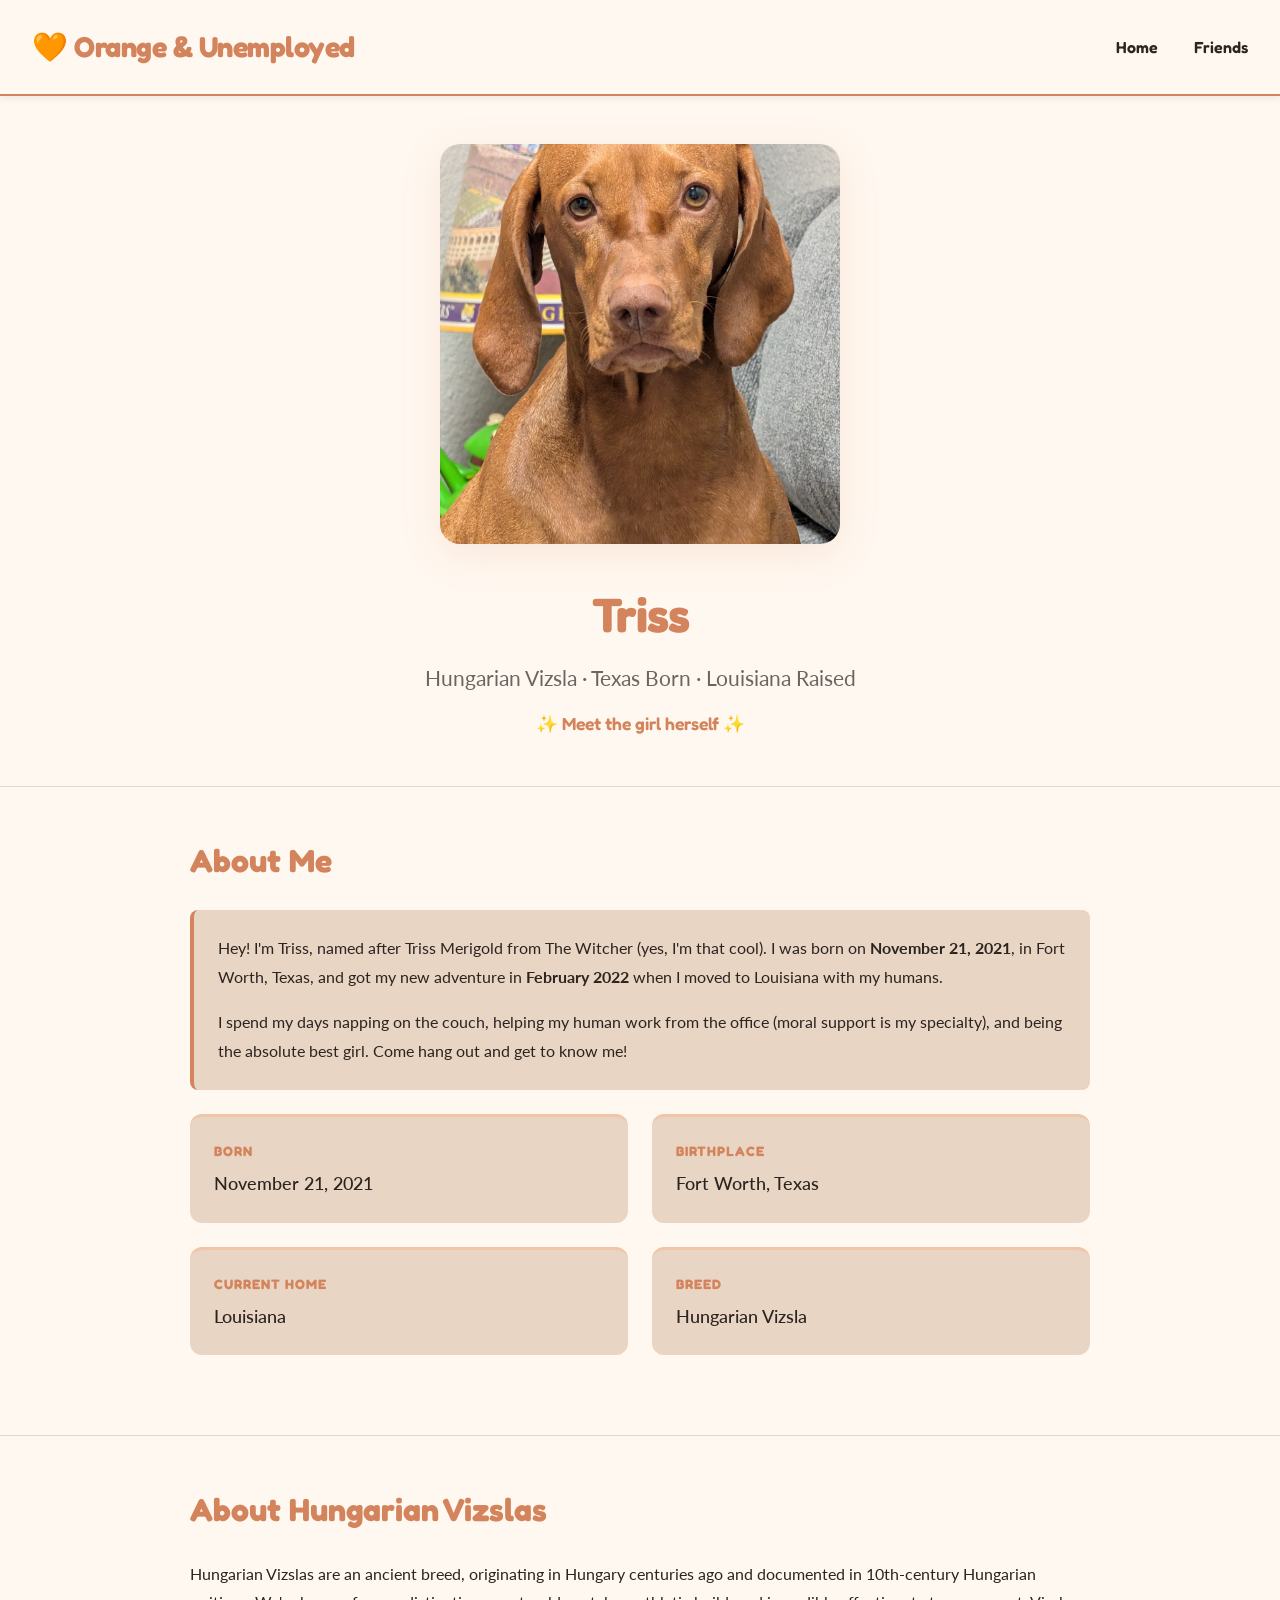
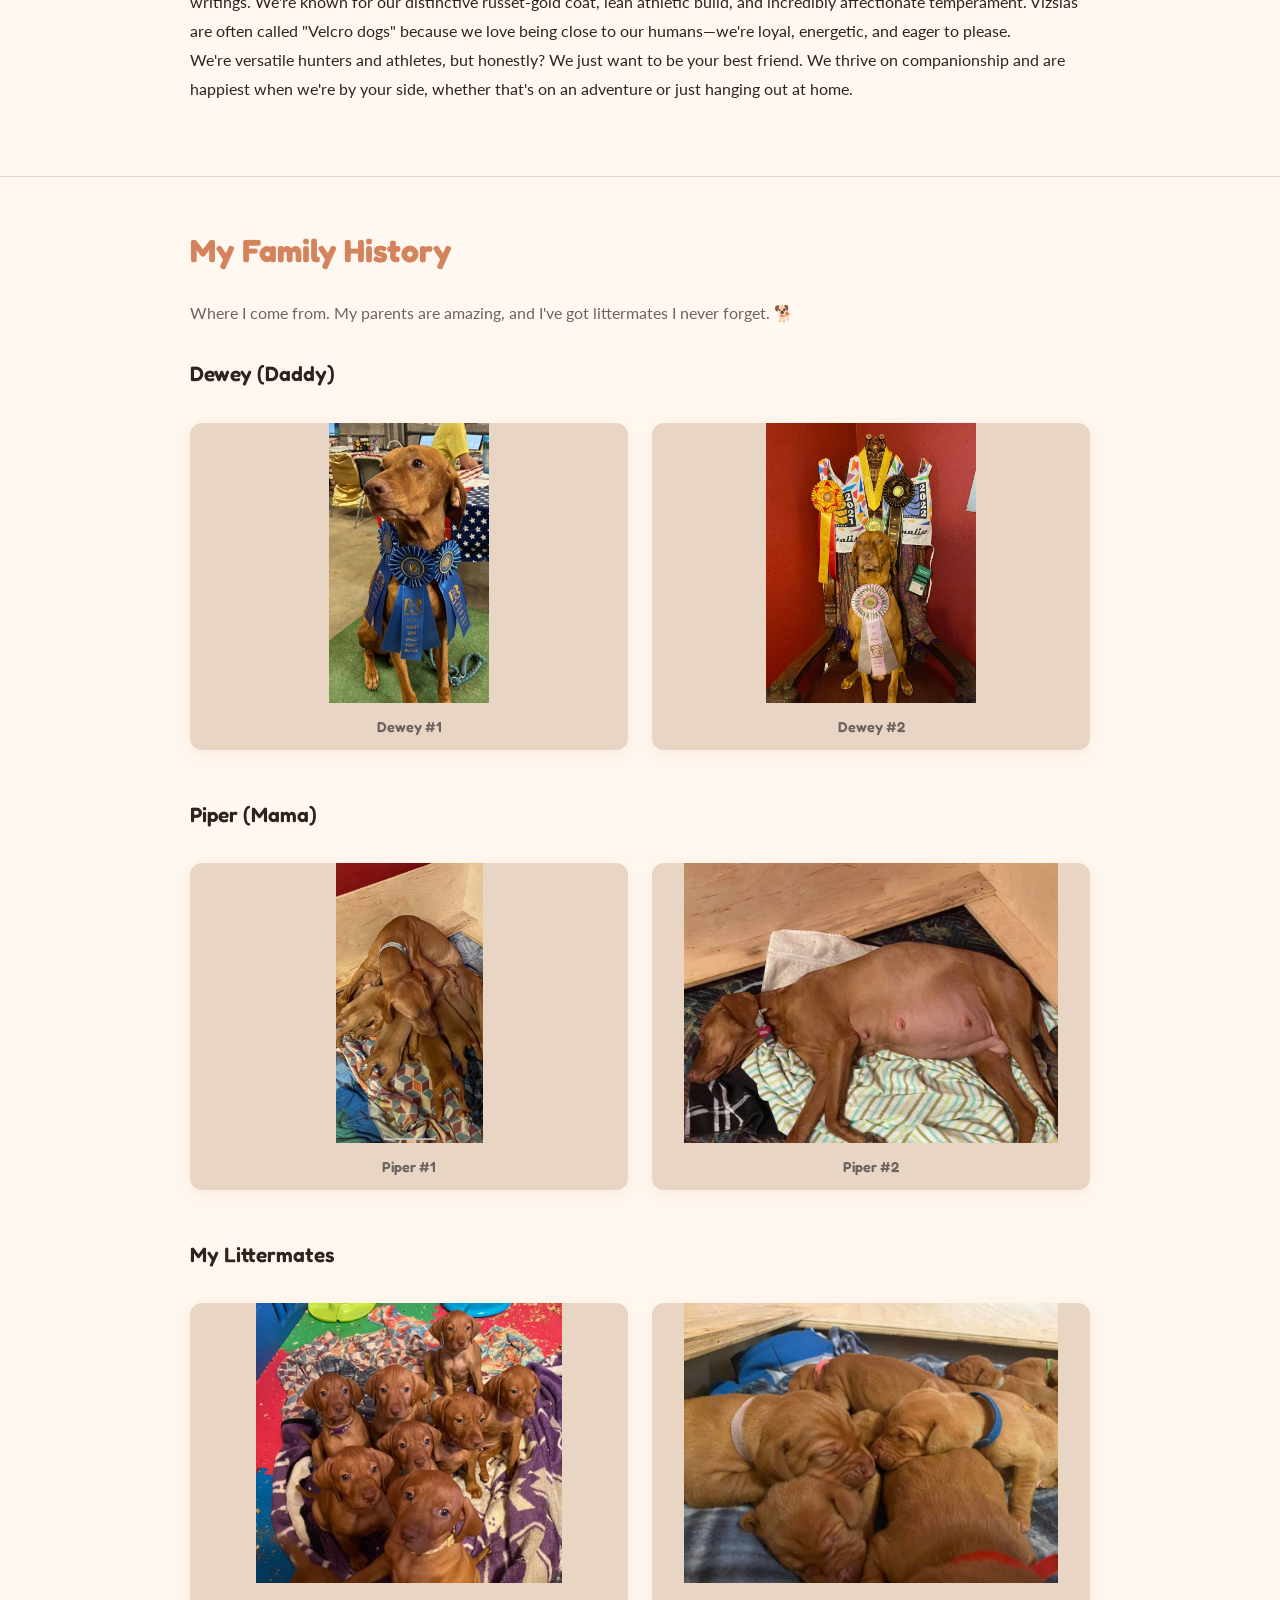
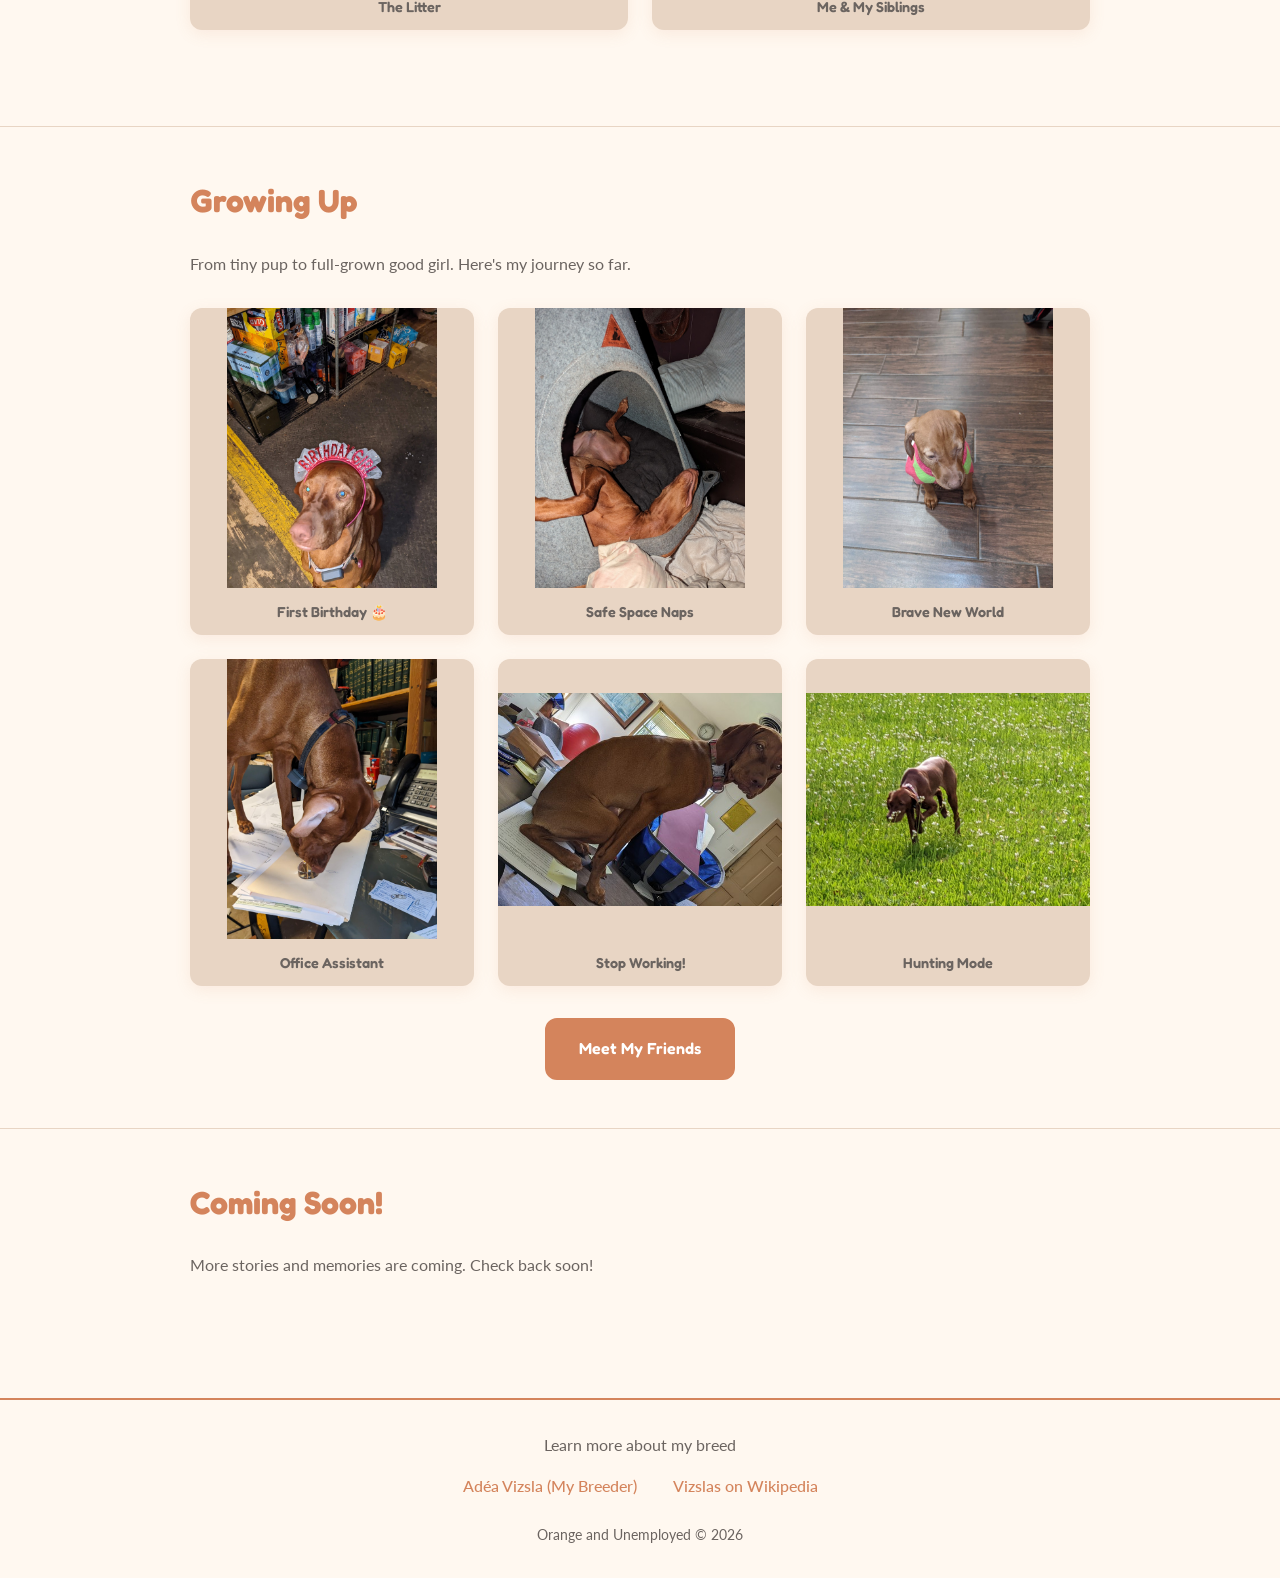
==== index.html @ e8f90990 "Initial commit: Orange and Unemployed - Triss's homepage" ====
<!DOCTYPE html>
<html lang="en">
<head>
    <meta charset="UTF-8">
    <meta name="viewport" content="width=device-width, initial-scale=1.0">
    <title>Orange and Unemployed</title>
    <link rel="stylesheet" href="https://fonts.googleapis.com/css2?family=Fredoka:wght@400;600;700&family=Lato:wght@400;700&display=swap">
    <style>
        :root {
            --vizsla-rust: #D4845C;
            --cream: #FFF8F0;
            --chocolate: #2C2420;
            --peach: #F0C5A8;
            --slate: #6B6460;
            --cream-dark: #E8D5C4;
        }

        @media (prefers-color-scheme: dark) {
            :root:not([data-theme="light"]) {
                --vizsla-rust: #E8A876;
                --cream: #1A1815;
                --chocolate: #F5F0EB;
                --peach: #D4956F;
                --slate: #B8AFA5;
                --cream-dark: #2A241A;
            }
        }

        :root[data-theme="dark"] {
            --vizsla-rust: #E8A876;
            --cream: #1A1815;
            --chocolate: #F5F0EB;
            --peach: #D4956F;
            --slate: #B8AFA5;
            --cream-dark: #2A241A;
        }

        * {
            margin: 0;
            padding: 0;
            box-sizing: border-box;
        }

        body {
            font-family: 'Lato', -apple-system, BlinkMacSystemFont, 'Segoe UI', sans-serif;
            color: var(--chocolate);
            background: var(--cream);
            line-height: 1.6;
        }

        /* Navigation */
        nav {
            position: sticky;
            top: 0;
            background: var(--cream);
            border-bottom: 2px solid var(--vizsla-rust);
            padding: 1.5rem 2rem;
            display: flex;
            justify-content: space-between;
            align-items: center;
            z-index: 100;
            box-shadow: 0 2px 8px rgba(0, 0, 0, 0.08);
        }

        nav h1 {
            font-family: 'Fredoka', sans-serif;
            font-size: 1.8rem;
            font-weight: 700;
            color: var(--vizsla-rust);
            letter-spacing: -0.5px;
        }

        nav a {
            font-family: 'Fredoka', sans-serif;
            font-size: 1rem;
            font-weight: 600;
            color: var(--chocolate);
            text-decoration: none;
            margin-left: 2rem;
            transition: color 0.2s;
        }

        nav a:hover {
            color: var(--vizsla-rust);
        }

        /* Hero Section */
        .hero {
            display: flex;
            flex-direction: column;
            align-items: center;
            justify-content: center;
            padding: 3rem 2rem;
            gap: 2rem;
            max-width: 900px;
            margin: 0 auto;
        }

        .hero-image {
            width: 100%;
            max-width: 400px;
            aspect-ratio: 1;
            border-radius: 20px;
            overflow: hidden;
            box-shadow: 0 10px 40px rgba(212, 132, 92, 0.15);
        }

        .hero-image img {
            width: 100%;
            height: 100%;
            object-fit: cover;
        }

        .hero-content {
            text-align: center;
        }

        .hero h2 {
            font-family: 'Fredoka', sans-serif;
            font-size: 3rem;
            font-weight: 700;
            color: var(--vizsla-rust);
            margin-bottom: 0.5rem;
            letter-spacing: -1px;
        }

        .hero p {
            font-size: 1.3rem;
            color: var(--slate);
            margin-bottom: 1rem;
            font-weight: 400;
        }

        .tagline {
            font-family: 'Fredoka', sans-serif;
            font-size: 1.1rem;
            font-weight: 600;
            color: var(--vizsla-rust);
        }

        /* Sections */
        .section {
            padding: 3rem 2rem;
            border-top: 1px solid var(--cream-dark);
        }

        .section-content {
            max-width: 900px;
            margin: 0 auto;
        }

        .section h3 {
            font-family: 'Fredoka', sans-serif;
            font-size: 2rem;
            font-weight: 700;
            color: var(--vizsla-rust);
            margin-bottom: 1.5rem;
            text-wrap: balance;
        }

        .section h4 {
            font-family: 'Fredoka', sans-serif;
            font-size: 1.3rem;
            font-weight: 600;
            color: var(--chocolate);
            margin-bottom: 1rem;
        }

        .about-triss {
            background: var(--cream-dark);
            border-left: 4px solid var(--vizsla-rust);
            padding: 1.5rem;
            border-radius: 8px;
            margin-bottom: 1.5rem;
        }

        .about-triss p {
            font-size: 1rem;
            line-height: 1.8;
            margin-bottom: 1rem;
        }

        .about-triss p:last-child {
            margin-bottom: 0;
        }

        .facts {
            display: grid;
            grid-template-columns: 1fr 1fr;
            gap: 1.5rem;
            margin-bottom: 2rem;
        }

        .fact-card {
            background: var(--cream-dark);
            padding: 1.5rem;
            border-radius: 12px;
            border-top: 3px solid var(--peach);
        }

        .fact-label {
            font-family: 'Fredoka', sans-serif;
            font-size: 0.85rem;
            font-weight: 700;
            color: var(--vizsla-rust);
            text-transform: uppercase;
            letter-spacing: 1px;
            margin-bottom: 0.5rem;
        }

        .fact-value {
            font-size: 1.1rem;
            color: var(--chocolate);
            font-weight: 500;
        }

        .breed-info {
            font-size: 1rem;
            line-height: 1.8;
            color: var(--chocolate);
            margin-bottom: 1.5rem;
        }

        /* Photo Gallery */
        .gallery {
            display: grid;
            grid-template-columns: repeat(auto-fit, minmax(250px, 1fr));
            gap: 1.5rem;
            margin-top: 2rem;
        }

        .gallery-item {
            border-radius: 12px;
            overflow: hidden;
            box-shadow: 0 4px 16px rgba(212, 132, 92, 0.12);
            transition: transform 0.3s, box-shadow 0.3s;
            background: var(--cream-dark);
        }

        .gallery-item img {
            width: 100%;
            height: 280px;
            object-fit: contain;
            display: block;
        }

        .gallery-item:hover {
            transform: translateY(-4px);
            box-shadow: 0 8px 24px rgba(212, 132, 92, 0.2);
        }

        .gallery-label {
            font-family: 'Fredoka', sans-serif;
            font-size: 0.9rem;
            font-weight: 600;
            color: var(--slate);
            padding: 0.75rem;
            text-align: center;
        }

        .family-subsection {
            margin-bottom: 3rem;
        }

        /* Buttons & Links */
        .button-group {
            display: flex;
            gap: 1rem;
            margin-top: 2rem;
            justify-content: center;
            flex-wrap: wrap;
        }

        .btn {
            font-family: 'Fredoka', sans-serif;
            font-size: 1rem;
            font-weight: 600;
            padding: 1rem 2rem;
            border-radius: 12px;
            text-decoration: none;
            transition: all 0.2s;
            border: 2px solid var(--vizsla-rust);
            cursor: pointer;
        }

        .btn-primary {
            background: var(--vizsla-rust);
            color: white;
        }

        .btn-primary:hover {
            background: var(--chocolate);
            border-color: var(--chocolate);
            transform: translateY(-2px);
        }

        .btn-secondary {
            background: transparent;
            color: var(--vizsla-rust);
        }

        .btn-secondary:hover {
            background: var(--peach);
            color: var(--chocolate);
            border-color: var(--peach);
        }

        /* Footer */
        footer {
            padding: 2rem;
            text-align: center;
            border-top: 2px solid var(--vizsla-rust);
            margin-top: 3rem;
        }

        footer a {
            color: var(--vizsla-rust);
            text-decoration: none;
            margin: 0 1rem;
            font-weight: 500;
            transition: color 0.2s;
        }

        footer a:hover {
            color: var(--chocolate);
        }

        @media (max-width: 768px) {
            nav {
                flex-direction: column;
                gap: 1rem;
            }

            nav a {
                margin-left: 0;
            }

            .hero h2 {
                font-size: 2rem;
            }

            .section h3 {
                font-size: 1.5rem;
            }

            .facts {
                grid-template-columns: 1fr;
            }
        }
    </style>
</head>
<body>
    <nav>
        <h1>🧡 Orange & Unemployed</h1>
        <div>
            <a href="#home">Home</a>
            <a href="friends.html">Friends</a>
        </div>
    </nav>

    <section class="hero" id="home">
        <div class="hero-image">
            <img src="images/triss headshot.jpg" alt="Triss headshot">
        </div>
        <div class="hero-content">
            <h2>Triss</h2>
            <p>Hungarian Vizsla · Texas Born · Louisiana Raised</p>
            <span class="tagline">✨ Meet the girl herself ✨</span>
        </div>
    </section>

    <section class="section">
        <div class="section-content">
            <h3>About Me</h3>
            <div class="about-triss">
                <p>Hey! I'm Triss, named after Triss Merigold from The Witcher (yes, I'm that cool). I was born on <strong>November 21, 2021</strong>, in Fort Worth, Texas, and got my new adventure in <strong>February 2022</strong> when I moved to Louisiana with my humans.</p>
                <p>I spend my days napping on the couch, helping my human work from the office (moral support is my specialty), and being the absolute best girl. Come hang out and get to know me!</p>
            </div>

            <div class="facts">
                <div class="fact-card">
                    <div class="fact-label">Born</div>
                    <div class="fact-value">November 21, 2021</div>
                </div>
                <div class="fact-card">
                    <div class="fact-label">Birthplace</div>
                    <div class="fact-value">Fort Worth, Texas</div>
                </div>
                <div class="fact-card">
                    <div class="fact-label">Current Home</div>
                    <div class="fact-value">Louisiana</div>
                </div>
                <div class="fact-card">
                    <div class="fact-label">Breed</div>
                    <div class="fact-value">Hungarian Vizsla</div>
                </div>
            </div>
        </div>
    </section>

    <section class="section">
        <div class="section-content">
            <h3>About Hungarian Vizslas</h3>
            <div class="breed-info">
                <p>Hungarian Vizslas are an ancient breed, originating in Hungary centuries ago and documented in 10th-century Hungarian writings. We're known for our distinctive russet-gold coat, lean athletic build, and incredibly affectionate temperament. Vizslas are often called "Velcro dogs" because we love being close to our humans—we're loyal, energetic, and eager to please.</p>
                <p>We're versatile hunters and athletes, but honestly? We just want to be your best friend. We thrive on companionship and are happiest when we're by your side, whether that's on an adventure or just hanging out at home.</p>
            </div>
        </div>
    </section>

    <section class="section">
        <div class="section-content">
            <h3>My Family History</h3>
            <p style="margin-bottom: 2rem; color: var(--slate);">Where I come from. My parents are amazing, and I've got littermates I never forget. 🐕</p>

            <div class="family-subsection">
                <h4>Dewey (Daddy)</h4>
                <div class="gallery">
                    <div class="gallery-item">
                        <img src="images/Daddy dewey.jpg" alt="Dewey - Triss's dad">
                        <div class="gallery-label">Dewey #1</div>
                    </div>
                    <div class="gallery-item">
                        <img src="images/Daddy dewey2.jpg" alt="Dewey - Triss's dad">
                        <div class="gallery-label">Dewey #2</div>
                    </div>
                </div>
            </div>

            <div class="family-subsection">
                <h4>Piper (Mama)</h4>
                <div class="gallery">
                    <div class="gallery-item">
                        <img src="images/momma.jpg" alt="Piper - Triss's mom">
                        <div class="gallery-label">Piper #1</div>
                    </div>
                    <div class="gallery-item">
                        <img src="images/momms piper.jpg" alt="Piper - Triss's mom">
                        <div class="gallery-label">Piper #2</div>
                    </div>
                </div>
            </div>

            <div class="family-subsection">
                <h4>My Littermates</h4>
                <div class="gallery">
                    <div class="gallery-item">
                        <img src="images/triss litter.jpg" alt="Triss's litter">
                        <div class="gallery-label">The Litter</div>
                    </div>
                    <div class="gallery-item">
                        <img src="images/triss and siblings.jpg" alt="Triss with her siblings">
                        <div class="gallery-label">Me & My Siblings</div>
                    </div>
                </div>
            </div>
        </div>
    </section>

    <section class="section">
        <div class="section-content">
            <h3>Growing Up</h3>
            <p style="margin-bottom: 2rem; color: var(--slate);">From tiny pup to full-grown good girl. Here's my journey so far.</p>

            <div class="gallery">
                <div class="gallery-item">
                    <img src="images/First B Day.jpg" alt="Triss's first birthday">
                    <div class="gallery-label">First Birthday 🎂</div>
                </div>
                <div class="gallery-item">
                    <img src="images/In the safe space.jpg" alt="Triss relaxing">
                    <div class="gallery-label">Safe Space Naps</div>
                </div>
                <div class="gallery-item">
                    <img src="images/Brave new owrld.jpg" alt="Triss exploring">
                    <div class="gallery-label">Brave New World</div>
                </div>
                <div class="gallery-item">
                    <img src="images/Helping Pratice Law.jpg" alt="Triss helping with work">
                    <div class="gallery-label">Office Assistant</div>
                </div>
                <div class="gallery-item">
                    <img src="images/Stop Working.jpg" alt="Triss demanding attention">
                    <div class="gallery-label">Stop Working!</div>
                </div>
                <div class="gallery-item">
                    <img src="images/Huntin.jpg" alt="Triss hunting">
                    <div class="gallery-label">Hunting Mode</div>
                </div>
            </div>

            <div class="button-group">
                <a href="friends.html" class="btn btn-primary">Meet My Friends</a>
            </div>
        </div>
    </section>

    <section class="section" id="friends">
        <div class="section-content">
            <h3>Coming Soon!</h3>
            <p style="margin-bottom: 1.5rem; color: var(--slate);">More stories and memories are coming. Check back soon!</p>
        </div>
    </section>

    <footer>
        <p style="margin-bottom: 1rem; color: var(--slate);">Learn more about my breed</p>
        <div>
            <a href="https://www.facebook.com/adeavizsla" target="_blank">Adéa Vizsla (My Breeder)</a>
            <a href="https://en.wikipedia.org/wiki/Vizsla" target="_blank">Vizslas on Wikipedia</a>
        </div>
        <p style="margin-top: 1.5rem; font-size: 0.9rem; color: var(--slate);">Orange and Unemployed © 2026</p>
    </footer>
</body>
</html>
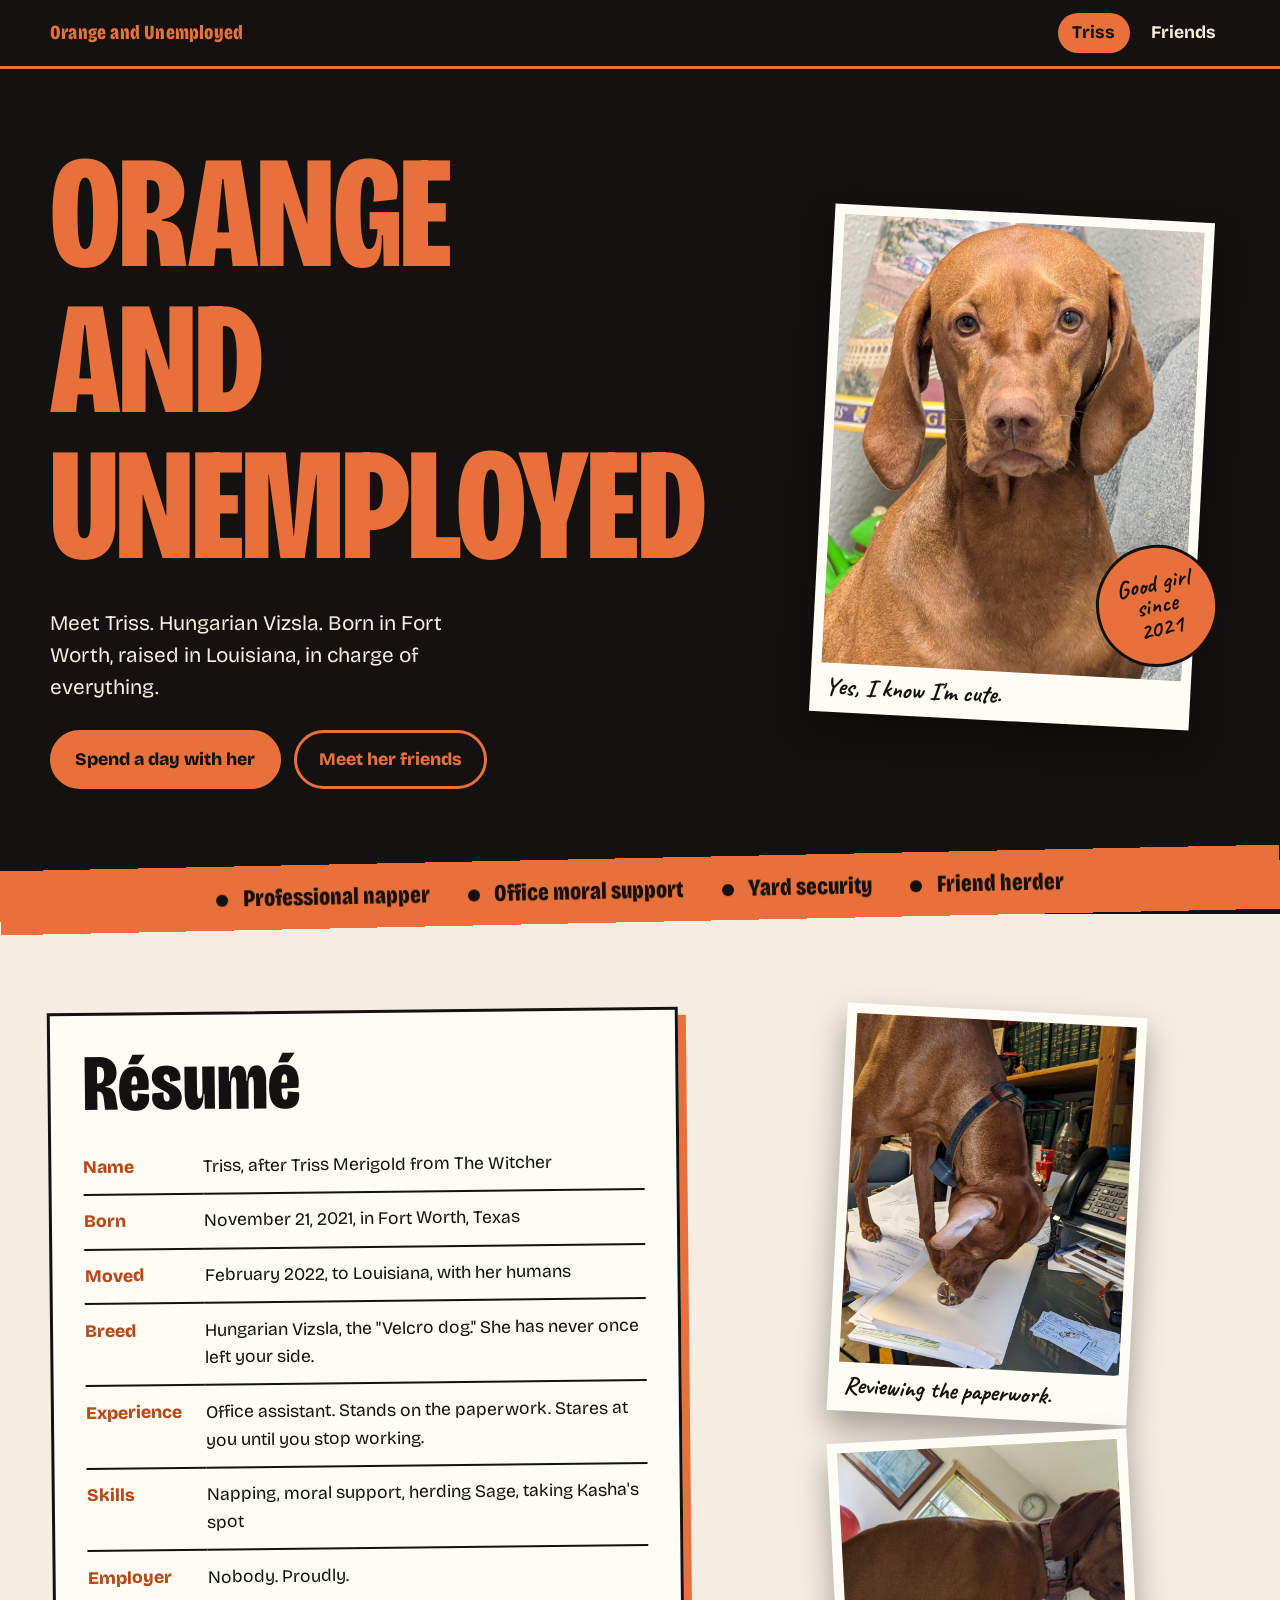
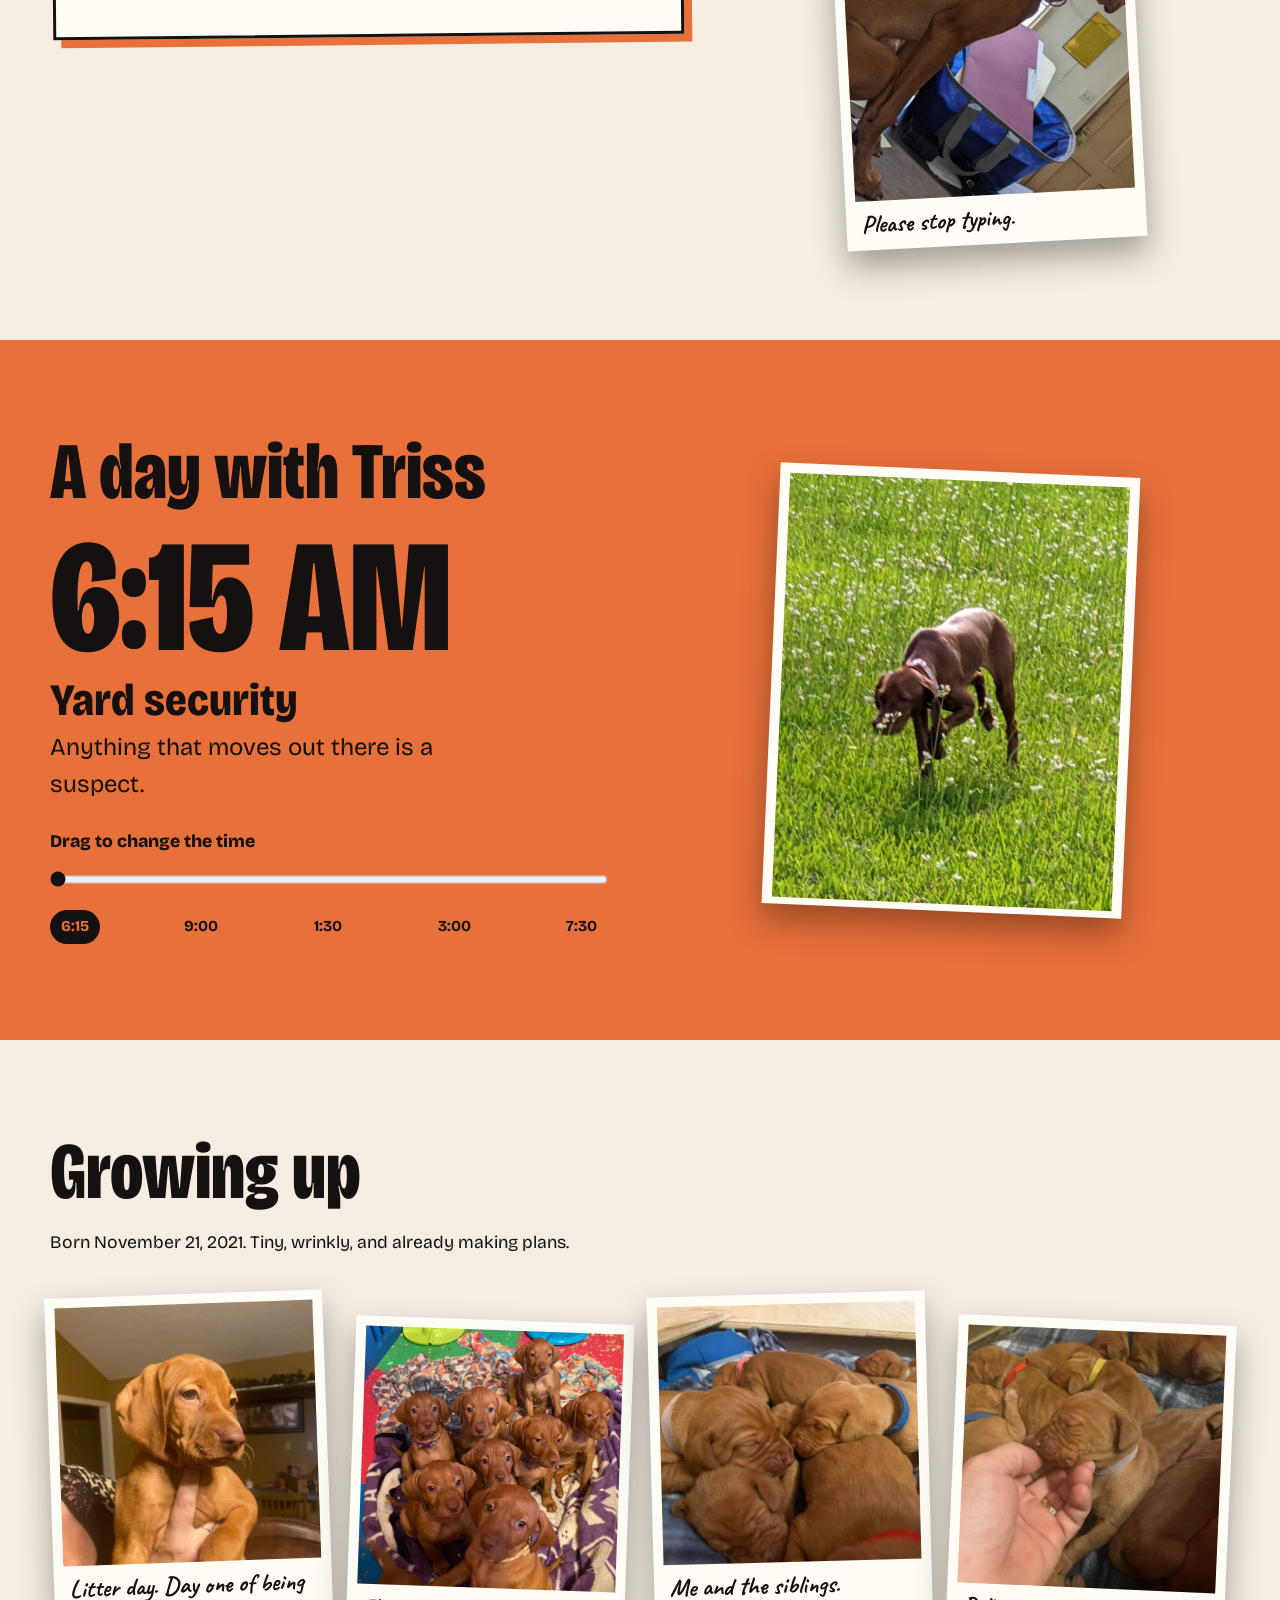
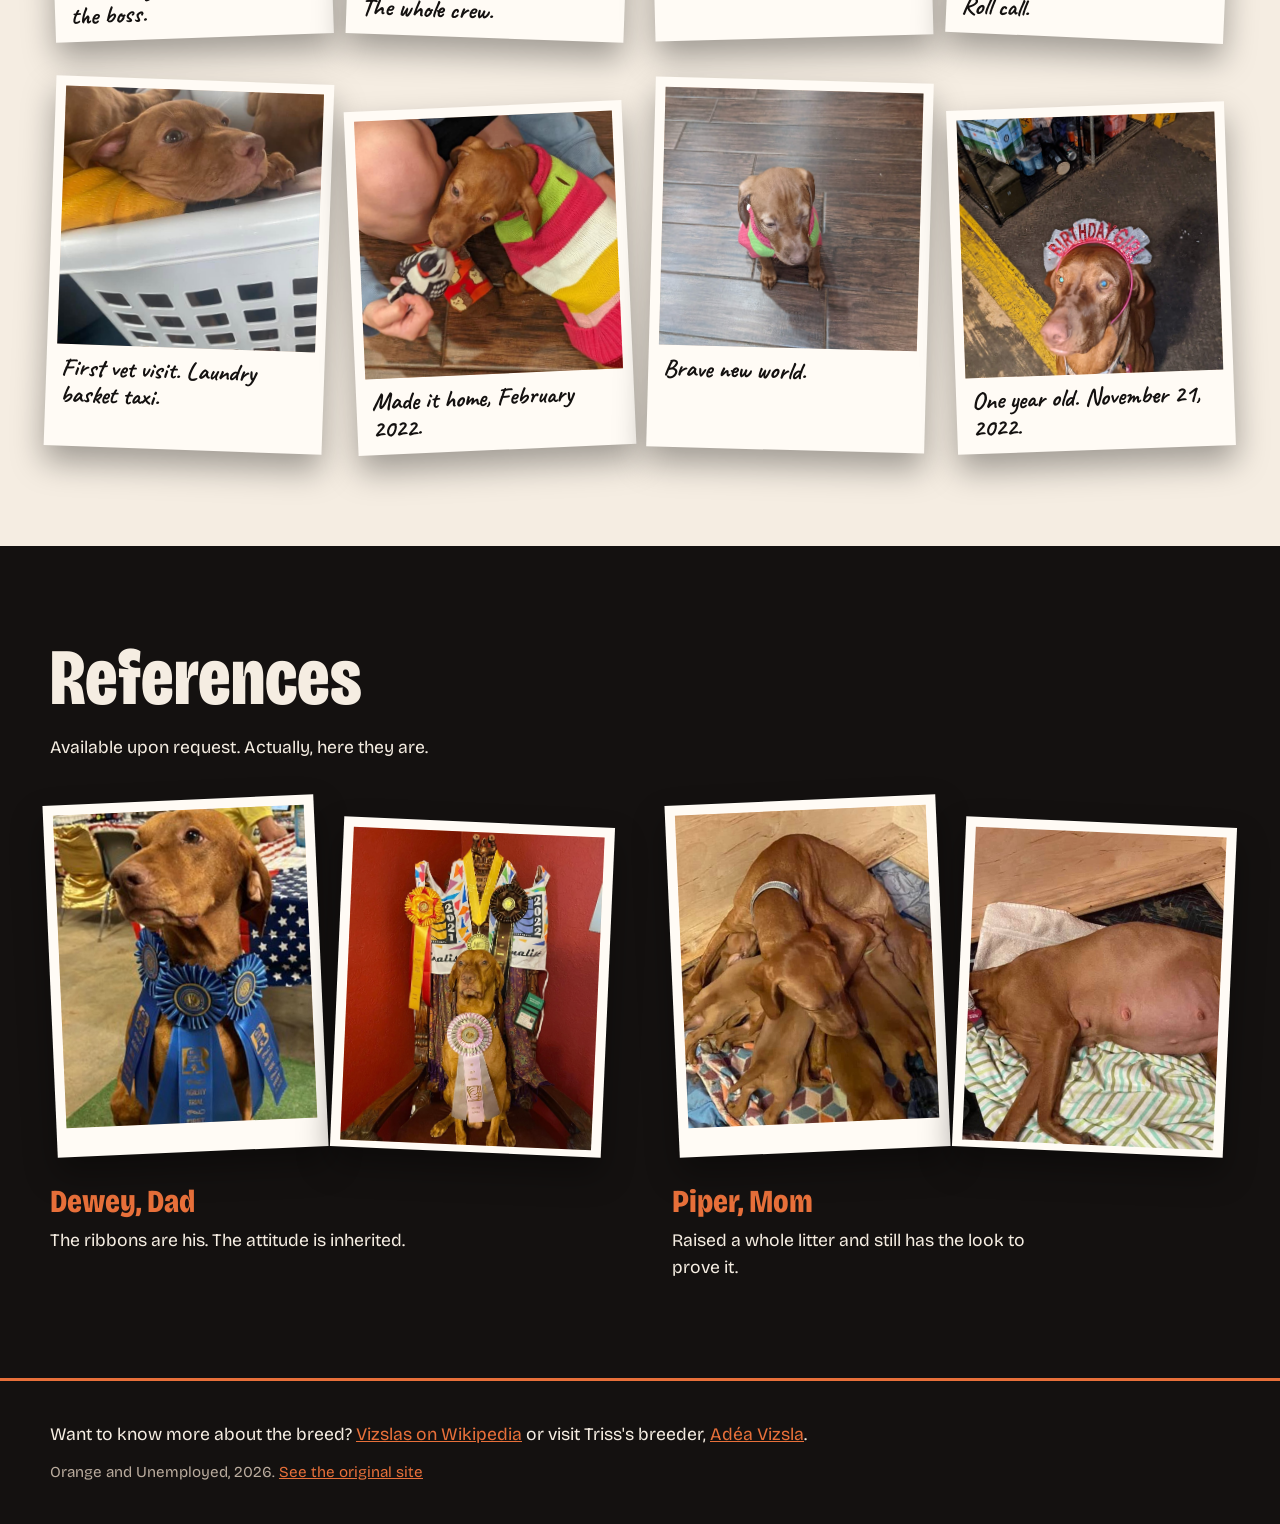
==== commit 7ffee727: "Make redesigned site the main page; keep original in old-site/ Co-Authored-By: Claude Sonnet 5.5 <no" ====
--- a/index.html
+++ b/index.html
@@ -1,514 +1,230 @@
 <!DOCTYPE html>
 <html lang="en">
 <head>
-    <meta charset="UTF-8">
-    <meta name="viewport" content="width=device-width, initial-scale=1.0">
-    <title>Orange and Unemployed</title>
-    <link rel="stylesheet" href="https://fonts.googleapis.com/css2?family=Fredoka:wght@400;600;700&family=Lato:wght@400;700&display=swap">
-    <style>
-        :root {
-            --vizsla-rust: #D4845C;
-            --cream: #FFF8F0;
-            --chocolate: #2C2420;
-            --peach: #F0C5A8;
-            --slate: #6B6460;
-            --cream-dark: #E8D5C4;
-        }
-
-        @media (prefers-color-scheme: dark) {
-            :root:not([data-theme="light"]) {
-                --vizsla-rust: #E8A876;
-                --cream: #1A1815;
-                --chocolate: #F5F0EB;
-                --peach: #D4956F;
-                --slate: #B8AFA5;
-                --cream-dark: #2A241A;
-            }
-        }
-
-        :root[data-theme="dark"] {
-            --vizsla-rust: #E8A876;
-            --cream: #1A1815;
-            --chocolate: #F5F0EB;
-            --peach: #D4956F;
-            --slate: #B8AFA5;
-            --cream-dark: #2A241A;
-        }
-
-        * {
-            margin: 0;
-            padding: 0;
-            box-sizing: border-box;
-        }
-
-        body {
-            font-family: 'Lato', -apple-system, BlinkMacSystemFont, 'Segoe UI', sans-serif;
-            color: var(--chocolate);
-            background: var(--cream);
-            line-height: 1.6;
-        }
-
-        /* Navigation */
-        nav {
-            position: sticky;
-            top: 0;
-            background: var(--cream);
-            border-bottom: 2px solid var(--vizsla-rust);
-            padding: 1.5rem 2rem;
-            display: flex;
-            justify-content: space-between;
-            align-items: center;
-            z-index: 100;
-            box-shadow: 0 2px 8px rgba(0, 0, 0, 0.08);
-        }
-
-        nav h1 {
-            font-family: 'Fredoka', sans-serif;
-            font-size: 1.8rem;
-            font-weight: 700;
-            color: var(--vizsla-rust);
-            letter-spacing: -0.5px;
-        }
-
-        nav a {
-            font-family: 'Fredoka', sans-serif;
-            font-size: 1rem;
-            font-weight: 600;
-            color: var(--chocolate);
-            text-decoration: none;
-            margin-left: 2rem;
-            transition: color 0.2s;
-        }
-
-        nav a:hover {
-            color: var(--vizsla-rust);
-        }
-
-        /* Hero Section */
-        .hero {
-            display: flex;
-            flex-direction: column;
-            align-items: center;
-            justify-content: center;
-            padding: 3rem 2rem;
-            gap: 2rem;
-            max-width: 900px;
-            margin: 0 auto;
-        }
-
-        .hero-image {
-            width: 100%;
-            max-width: 400px;
-            aspect-ratio: 1;
-            border-radius: 20px;
-            overflow: hidden;
-            box-shadow: 0 10px 40px rgba(212, 132, 92, 0.15);
-        }
-
-        .hero-image img {
-            width: 100%;
-            height: 100%;
-            object-fit: cover;
-        }
-
-        .hero-content {
-            text-align: center;
-        }
-
-        .hero h2 {
-            font-family: 'Fredoka', sans-serif;
-            font-size: 3rem;
-            font-weight: 700;
-            color: var(--vizsla-rust);
-            margin-bottom: 0.5rem;
-            letter-spacing: -1px;
-        }
-
-        .hero p {
-            font-size: 1.3rem;
-            color: var(--slate);
-            margin-bottom: 1rem;
-            font-weight: 400;
-        }
-
-        .tagline {
-            font-family: 'Fredoka', sans-serif;
-            font-size: 1.1rem;
-            font-weight: 600;
-            color: var(--vizsla-rust);
-        }
-
-        /* Sections */
-        .section {
-            padding: 3rem 2rem;
-            border-top: 1px solid var(--cream-dark);
-        }
-
-        .section-content {
-            max-width: 900px;
-            margin: 0 auto;
-        }
-
-        .section h3 {
-            font-family: 'Fredoka', sans-serif;
-            font-size: 2rem;
-            font-weight: 700;
-            color: var(--vizsla-rust);
-            margin-bottom: 1.5rem;
-            text-wrap: balance;
-        }
-
-        .section h4 {
-            font-family: 'Fredoka', sans-serif;
-            font-size: 1.3rem;
-            font-weight: 600;
-            color: var(--chocolate);
-            margin-bottom: 1rem;
-        }
-
-        .about-triss {
-            background: var(--cream-dark);
-            border-left: 4px solid var(--vizsla-rust);
-            padding: 1.5rem;
-            border-radius: 8px;
-            margin-bottom: 1.5rem;
-        }
-
-        .about-triss p {
-            font-size: 1rem;
-            line-height: 1.8;
-            margin-bottom: 1rem;
-        }
-
-        .about-triss p:last-child {
-            margin-bottom: 0;
-        }
-
-        .facts {
-            display: grid;
-            grid-template-columns: 1fr 1fr;
-            gap: 1.5rem;
-            margin-bottom: 2rem;
-        }
-
-        .fact-card {
-            background: var(--cream-dark);
-            padding: 1.5rem;
-            border-radius: 12px;
-            border-top: 3px solid var(--peach);
-        }
-
-        .fact-label {
-            font-family: 'Fredoka', sans-serif;
-            font-size: 0.85rem;
-            font-weight: 700;
-            color: var(--vizsla-rust);
-            text-transform: uppercase;
-            letter-spacing: 1px;
-            margin-bottom: 0.5rem;
-        }
-
-        .fact-value {
-            font-size: 1.1rem;
-            color: var(--chocolate);
-            font-weight: 500;
-        }
-
-        .breed-info {
-            font-size: 1rem;
-            line-height: 1.8;
-            color: var(--chocolate);
-            margin-bottom: 1.5rem;
-        }
-
-        /* Photo Gallery */
-        .gallery {
-            display: grid;
-            grid-template-columns: repeat(auto-fit, minmax(250px, 1fr));
-            gap: 1.5rem;
-            margin-top: 2rem;
-        }
-
-        .gallery-item {
-            border-radius: 12px;
-            overflow: hidden;
-            box-shadow: 0 4px 16px rgba(212, 132, 92, 0.12);
-            transition: transform 0.3s, box-shadow 0.3s;
-            background: var(--cream-dark);
-        }
-
-        .gallery-item img {
-            width: 100%;
-            height: 280px;
-            object-fit: contain;
-            display: block;
-        }
-
-        .gallery-item:hover {
-            transform: translateY(-4px);
-            box-shadow: 0 8px 24px rgba(212, 132, 92, 0.2);
-        }
-
-        .gallery-label {
-            font-family: 'Fredoka', sans-serif;
-            font-size: 0.9rem;
-            font-weight: 600;
-            color: var(--slate);
-            padding: 0.75rem;
-            text-align: center;
-        }
-
-        .family-subsection {
-            margin-bottom: 3rem;
-        }
-
-        /* Buttons & Links */
-        .button-group {
-            display: flex;
-            gap: 1rem;
-            margin-top: 2rem;
-            justify-content: center;
-            flex-wrap: wrap;
-        }
-
-        .btn {
-            font-family: 'Fredoka', sans-serif;
-            font-size: 1rem;
-            font-weight: 600;
-            padding: 1rem 2rem;
-            border-radius: 12px;
-            text-decoration: none;
-            transition: all 0.2s;
-            border: 2px solid var(--vizsla-rust);
-            cursor: pointer;
-        }
-
-        .btn-primary {
-            background: var(--vizsla-rust);
-            color: white;
-        }
-
-        .btn-primary:hover {
-            background: var(--chocolate);
-            border-color: var(--chocolate);
-            transform: translateY(-2px);
-        }
-
-        .btn-secondary {
-            background: transparent;
-            color: var(--vizsla-rust);
-        }
-
-        .btn-secondary:hover {
-            background: var(--peach);
-            color: var(--chocolate);
-            border-color: var(--peach);
-        }
-
-        /* Footer */
-        footer {
-            padding: 2rem;
-            text-align: center;
-            border-top: 2px solid var(--vizsla-rust);
-            margin-top: 3rem;
-        }
-
-        footer a {
-            color: var(--vizsla-rust);
-            text-decoration: none;
-            margin: 0 1rem;
-            font-weight: 500;
-            transition: color 0.2s;
-        }
-
-        footer a:hover {
-            color: var(--chocolate);
-        }
-
-        @media (max-width: 768px) {
-            nav {
-                flex-direction: column;
-                gap: 1rem;
-            }
-
-            nav a {
-                margin-left: 0;
-            }
-
-            .hero h2 {
-                font-size: 2rem;
-            }
-
-            .section h3 {
-                font-size: 1.5rem;
-            }
-
-            .facts {
-                grid-template-columns: 1fr;
-            }
-        }
-    </style>
+  <meta charset="UTF-8">
+  <meta name="viewport" content="width=device-width, initial-scale=1.0">
+  <title>Orange and Unemployed</title>
+  <meta name="description" content="Triss, a Hungarian Vizsla from Fort Worth, Texas. Orange, unemployed, and in charge.">
+  <link rel="icon" href="data:image/svg+xml,%3Csvg xmlns='http://www.w3.org/2000/svg' viewBox='0 0 32 32'%3E%3Ccircle cx='16' cy='16' r='16' fill='%23e8703a'/%3E%3Ccircle cx='16' cy='20' r='6' fill='%23141110'/%3E%3Ccircle cx='8' cy='12' r='3' fill='%23141110'/%3E%3Ccircle cx='24' cy='12' r='3' fill='%23141110'/%3E%3Ccircle cx='13' cy='7' r='3' fill='%23141110'/%3E%3Ccircle cx='19' cy='7' r='3' fill='%23141110'/%3E%3C/svg%3E">
+  <link rel="preconnect" href="https://fonts.googleapis.com">
+  <link rel="preconnect" href="https://fonts.gstatic.com" crossorigin>
+  <link rel="stylesheet" href="https://fonts.googleapis.com/css2?family=Bricolage+Grotesque:opsz,wdth,wght@12..96,75..100,400..800&family=Caveat:wght@700&display=swap">
+  <link rel="stylesheet" href="styles.css">
 </head>
 <body>
-    <nav>
-        <h1>🧡 Orange & Unemployed</h1>
+  <header class="nav">
+    <div class="wrap nav__in">
+      <a class="nav__logo" href="index.html">Orange and Unemployed</a>
+      <nav class="nav__links" aria-label="Main">
+        <a href="index.html" aria-current="page">Triss</a>
+        <a href="friends.html">Friends</a>
+      </nav>
+    </div>
+  </header>
+
+  <main>
+    <section class="hero">
+      <div class="wrap hero__grid">
         <div>
-            <a href="#home">Home</a>
-            <a href="friends.html">Friends</a>
-        </div>
-    </nav>
-
-    <section class="hero" id="home">
-        <div class="hero-image">
-            <img src="images/triss headshot.jpg" alt="Triss headshot">
-        </div>
-        <div class="hero-content">
-            <h2>Triss</h2>
-            <p>Hungarian Vizsla · Texas Born · Louisiana Raised</p>
-            <span class="tagline">✨ Meet the girl herself ✨</span>
-        </div>
-    </section>
-
-    <section class="section">
-        <div class="section-content">
-            <h3>About Me</h3>
-            <div class="about-triss">
-                <p>Hey! I'm Triss, named after Triss Merigold from The Witcher (yes, I'm that cool). I was born on <strong>November 21, 2021</strong>, in Fort Worth, Texas, and got my new adventure in <strong>February 2022</strong> when I moved to Louisiana with my humans.</p>
-                <p>I spend my days napping on the couch, helping my human work from the office (moral support is my specialty), and being the absolute best girl. Come hang out and get to know me!</p>
+          <h1 class="h1" aria-label="Orange and unemployed">
+            <span class="h1__line"><span>Orange</span></span>
+            <span class="h1__line"><span>and</span></span>
+            <span class="h1__line"><span>Unemployed</span></span>
+          </h1>
+          <p class="hero__lede">Meet Triss. Hungarian Vizsla. Born in Fort Worth, raised in Louisiana, in charge of everything.</p>
+          <div class="hero__cta">
+            <a class="btn" href="#day">Spend a day with her</a>
+            <a class="btn btn--ghost" href="friends.html">Meet her friends</a>
+          </div>
+        </div>
+        <figure class="hero__photo">
+          <div class="polaroid">
+            <img src="img/triss-headshot.jpg" alt="Triss looking straight at the camera with long floppy ears" style="object-position: 50% 40%">
+            <figcaption class="hand">Yes, I know I'm cute.</figcaption>
+          </div>
+          <div class="badge hand" aria-hidden="true">Good girl<br>since 2021</div>
+        </figure>
+      </div>
+    </section>
+
+    <div class="tape">
+      <div class="wrap tape__in">
+        <span>Professional napper</span>
+        <span>Office moral support</span>
+        <span>Yard security</span>
+        <span>Friend herder</span>
+      </div>
+    </div>
+
+    <section class="band band--paper" id="resume">
+      <div class="wrap resume">
+        <div class="form">
+          <h2 class="h2">Résumé</h2>
+          <dl>
+            <dt>Name</dt>
+            <dd>Triss, after Triss Merigold from The Witcher</dd>
+            <dt>Born</dt>
+            <dd>November 21, 2021, in Fort Worth, Texas</dd>
+            <dt>Moved</dt>
+            <dd>February 2022, to Louisiana, with her humans</dd>
+            <dt>Breed</dt>
+            <dd>Hungarian Vizsla, the "Velcro dog." She has never once left your side.</dd>
+            <dt>Experience</dt>
+            <dd>Office assistant. Stands on the paperwork. Stares at you until you stop working.</dd>
+            <dt>Skills</dt>
+            <dd>Napping, moral support, herding Sage, taking Kasha's spot</dd>
+            <dt>Employer</dt>
+            <dd>Nobody. Proudly.</dd>
+          </dl>
+        </div>
+        <div class="resume__pics">
+          <figure class="polaroid">
+            <img src="img/helping-pratice-law.jpg" alt="Triss standing on a desk, nose down on a stack of papers" style="object-position: 70% 25%">
+            <figcaption class="hand">Reviewing the paperwork.</figcaption>
+          </figure>
+          <figure class="polaroid">
+            <img src="img/stop-working.jpg" alt="Triss sitting on the desk and staring into the camera" style="object-position: 80% 40%">
+            <figcaption class="hand">Please stop typing.</figcaption>
+          </figure>
+        </div>
+      </div>
+    </section>
+
+    <section class="band band--orange" id="day">
+      <div class="wrap day">
+        <div>
+          <h2 class="h2">A day with Triss</h2>
+          <div class="day__time" id="time" aria-live="polite">6:15 AM</div>
+          <div class="day__title" id="title">Yard security</div>
+          <p class="day__text" id="text">Anything that moves out there is a suspect.</p>
+          <div class="day__ctl">
+            <label for="clock">Drag to change the time</label>
+            <input type="range" id="clock" min="0" max="4" step="1" value="0">
+            <div class="day__stops" id="stops"></div>
+          </div>
+        </div>
+        <figure class="day__photo" id="photoWrap">
+          <div class="polaroid">
+            <img id="photo" src="img/huntin.jpg" alt="Triss prowling through green grass" style="object-position: 30% 50%">
+          </div>
+        </figure>
+      </div>
+    </section>
+
+    <section class="band band--paper" id="growing-up">
+      <div class="wrap">
+        <h2 class="h2">Growing up</h2>
+        <p>Born November 21, 2021. Tiny, wrinkly, and already making plans.</p>
+        <div class="roll">
+          <figure class="polaroid" style="--r:-2deg">
+            <img src="img/triss--on-litter-day.jpg" alt="A tiny Triss held up in someone's hands" style="object-position: 50% 40%">
+            <figcaption class="hand">Litter day. Day one of being the boss.</figcaption>
+          </figure>
+          <figure class="polaroid" style="--r:2deg">
+            <img src="img/triss-litter.jpg" alt="The whole litter of Vizsla puppies looking up at the camera">
+            <figcaption class="hand">The whole crew.</figcaption>
+          </figure>
+          <figure class="polaroid" style="--r:-1.5deg">
+            <img src="img/triss-and-siblings.jpg" alt="Triss piled up with her siblings">
+            <figcaption class="hand">Me and the siblings.</figcaption>
+          </figure>
+          <figure class="polaroid" style="--r:2.5deg">
+            <img src="img/triss-birthday.jpg" alt="Puppies in a pile, one being petted by a hand" style="object-position: 60% 40%">
+            <figcaption class="hand">Roll call.</figcaption>
+          </figure>
+          <figure class="polaroid" style="--r:2deg">
+            <img src="img/triss-first-vet-visit.jpg" alt="Triss in a laundry basket on the way to her first vet visit" style="object-position: 70% 60%">
+            <figcaption class="hand">First vet visit. Laundry basket taxi.</figcaption>
+          </figure>
+          <figure class="polaroid" style="--r:-2.5deg">
+            <img src="img/triss-made-it-home.jpg" alt="Triss in a striped sweater chewing a toy" style="object-position: 60% 50%">
+            <figcaption class="hand">Made it home, February 2022.</figcaption>
+          </figure>
+          <figure class="polaroid" style="--r:1.5deg">
+            <img src="img/brave-new-owrld.jpg" alt="Triss sitting on a wood floor in a pink and green sweater" style="object-position: 50% 55%">
+            <figcaption class="hand">Brave new world.</figcaption>
+          </figure>
+          <figure class="polaroid" style="--r:-2deg">
+            <img src="img/first-b-day.jpg" alt="Triss wearing a birthday girl headband" style="object-position: 50% 70%">
+            <figcaption class="hand">One year old. November 21, 2022.</figcaption>
+          </figure>
+        </div>
+      </div>
+    </section>
+
+    <section class="band" id="references">
+      <div class="wrap">
+        <h2 class="h2">References</h2>
+        <p>Available upon request. Actually, here they are.</p>
+        <div class="refs">
+          <div>
+            <div class="ref__pics">
+              <figure class="polaroid">
+                <img src="img/daddy-dewey.jpg" alt="Dewey wearing blue ribbons" style="object-position: 50% 30%">
+              </figure>
+              <figure class="polaroid">
+                <img src="img/daddy-dewey2.jpg" alt="Dewey seated on a throne of ribbons" style="object-position: 50% 55%">
+              </figure>
             </div>
-
-            <div class="facts">
-                <div class="fact-card">
-                    <div class="fact-label">Born</div>
-                    <div class="fact-value">November 21, 2021</div>
-                </div>
-                <div class="fact-card">
-                    <div class="fact-label">Birthplace</div>
-                    <div class="fact-value">Fort Worth, Texas</div>
-                </div>
-                <div class="fact-card">
-                    <div class="fact-label">Current Home</div>
-                    <div class="fact-value">Louisiana</div>
-                </div>
-                <div class="fact-card">
-                    <div class="fact-label">Breed</div>
-                    <div class="fact-value">Hungarian Vizsla</div>
-                </div>
+            <div class="ref__who">Dewey, Dad</div>
+            <p class="ref__says">The ribbons are his. The attitude is inherited.</p>
+          </div>
+          <div>
+            <div class="ref__pics">
+              <figure class="polaroid">
+                <img src="img/momma.jpg" alt="Piper curled up with her puppies" style="object-position: 50% 40%">
+              </figure>
+              <figure class="polaroid">
+                <img src="img/momms-piper.jpg" alt="Piper resting on a blanket">
+              </figure>
             </div>
-        </div>
-    </section>
-
-    <section class="section">
-        <div class="section-content">
-            <h3>About Hungarian Vizslas</h3>
-            <div class="breed-info">
-                <p>Hungarian Vizslas are an ancient breed, originating in Hungary centuries ago and documented in 10th-century Hungarian writings. We're known for our distinctive russet-gold coat, lean athletic build, and incredibly affectionate temperament. Vizslas are often called "Velcro dogs" because we love being close to our humans—we're loyal, energetic, and eager to please.</p>
-                <p>We're versatile hunters and athletes, but honestly? We just want to be your best friend. We thrive on companionship and are happiest when we're by your side, whether that's on an adventure or just hanging out at home.</p>
-            </div>
-        </div>
-    </section>
-
-    <section class="section">
-        <div class="section-content">
-            <h3>My Family History</h3>
-            <p style="margin-bottom: 2rem; color: var(--slate);">Where I come from. My parents are amazing, and I've got littermates I never forget. 🐕</p>
-
-            <div class="family-subsection">
-                <h4>Dewey (Daddy)</h4>
-                <div class="gallery">
-                    <div class="gallery-item">
-                        <img src="images/Daddy dewey.jpg" alt="Dewey - Triss's dad">
-                        <div class="gallery-label">Dewey #1</div>
-                    </div>
-                    <div class="gallery-item">
-                        <img src="images/Daddy dewey2.jpg" alt="Dewey - Triss's dad">
-                        <div class="gallery-label">Dewey #2</div>
-                    </div>
-                </div>
-            </div>
-
-            <div class="family-subsection">
-                <h4>Piper (Mama)</h4>
-                <div class="gallery">
-                    <div class="gallery-item">
-                        <img src="images/momma.jpg" alt="Piper - Triss's mom">
-                        <div class="gallery-label">Piper #1</div>
-                    </div>
-                    <div class="gallery-item">
-                        <img src="images/momms piper.jpg" alt="Piper - Triss's mom">
-                        <div class="gallery-label">Piper #2</div>
-                    </div>
-                </div>
-            </div>
-
-            <div class="family-subsection">
-                <h4>My Littermates</h4>
-                <div class="gallery">
-                    <div class="gallery-item">
-                        <img src="images/triss litter.jpg" alt="Triss's litter">
-                        <div class="gallery-label">The Litter</div>
-                    </div>
-                    <div class="gallery-item">
-                        <img src="images/triss and siblings.jpg" alt="Triss with her siblings">
-                        <div class="gallery-label">Me & My Siblings</div>
-                    </div>
-                </div>
-            </div>
-        </div>
-    </section>
-
-    <section class="section">
-        <div class="section-content">
-            <h3>Growing Up</h3>
-            <p style="margin-bottom: 2rem; color: var(--slate);">From tiny pup to full-grown good girl. Here's my journey so far.</p>
-
-            <div class="gallery">
-                <div class="gallery-item">
-                    <img src="images/First B Day.jpg" alt="Triss's first birthday">
-                    <div class="gallery-label">First Birthday 🎂</div>
-                </div>
-                <div class="gallery-item">
-                    <img src="images/In the safe space.jpg" alt="Triss relaxing">
-                    <div class="gallery-label">Safe Space Naps</div>
-                </div>
-                <div class="gallery-item">
-                    <img src="images/Brave new owrld.jpg" alt="Triss exploring">
-                    <div class="gallery-label">Brave New World</div>
-                </div>
-                <div class="gallery-item">
-                    <img src="images/Helping Pratice Law.jpg" alt="Triss helping with work">
-                    <div class="gallery-label">Office Assistant</div>
-                </div>
-                <div class="gallery-item">
-                    <img src="images/Stop Working.jpg" alt="Triss demanding attention">
-                    <div class="gallery-label">Stop Working!</div>
-                </div>
-                <div class="gallery-item">
-                    <img src="images/Huntin.jpg" alt="Triss hunting">
-                    <div class="gallery-label">Hunting Mode</div>
-                </div>
-            </div>
-
-            <div class="button-group">
-                <a href="friends.html" class="btn btn-primary">Meet My Friends</a>
-            </div>
-        </div>
-    </section>
-
-    <section class="section" id="friends">
-        <div class="section-content">
-            <h3>Coming Soon!</h3>
-            <p style="margin-bottom: 1.5rem; color: var(--slate);">More stories and memories are coming. Check back soon!</p>
-        </div>
-    </section>
-
-    <footer>
-        <p style="margin-bottom: 1rem; color: var(--slate);">Learn more about my breed</p>
-        <div>
-            <a href="https://www.facebook.com/adeavizsla" target="_blank">Adéa Vizsla (My Breeder)</a>
-            <a href="https://en.wikipedia.org/wiki/Vizsla" target="_blank">Vizslas on Wikipedia</a>
-        </div>
-        <p style="margin-top: 1.5rem; font-size: 0.9rem; color: var(--slate);">Orange and Unemployed © 2026</p>
-    </footer>
+            <div class="ref__who">Piper, Mom</div>
+            <p class="ref__says">Raised a whole litter and still has the look to prove it.</p>
+          </div>
+        </div>
+      </div>
+    </section>
+  </main>
+
+  <footer class="foot">
+    <div class="wrap foot__in">
+      <p>Want to know more about the breed? <a href="https://en.wikipedia.org/wiki/Vizsla" target="_blank" rel="noopener">Vizslas on Wikipedia</a> or visit Triss's breeder, <a href="https://www.facebook.com/adeavizsla" target="_blank" rel="noopener">Adéa Vizsla</a>.</p>
+      <small>Orange and Unemployed, 2026. <a href="old-site/index.html">See the original site</a></small>
+    </div>
+  </footer>
+
+  <script>
+    const stops = [
+      { t: "6:15 AM", short: "6:15", title: "Yard security", text: "Anything that moves out there is a suspect.", img: "img/huntin.jpg", alt: "Triss prowling through green grass", pos: "30% 50%" },
+      { t: "9:00 AM", short: "9:00", title: "Office assistant", text: "Reviewing the paperwork. With my paws.", img: "img/helping-pratice-law.jpg", alt: "Triss standing on a desk, nose down on papers", pos: "70% 25%" },
+      { t: "1:30 PM", short: "1:30", title: "Stop working", text: "This is a formal request. Look at me.", img: "img/stop-working.jpg", alt: "Triss sitting on the desk and staring at the camera", pos: "80% 40%" },
+      { t: "3:00 PM", short: "3:00", title: "Safe space", text: "Nap in progress. Do not knock.", img: "img/in-the-safe-space.jpg", alt: "Triss curled up inside a felt dog cave", pos: "50% 50%" },
+      { t: "7:30 PM", short: "7:30", title: "Dressed for dinner", text: "Every evening is my birthday if I say so.", img: "img/first-b-day.jpg", alt: "Triss wearing a birthday girl headband", pos: "50% 70%" }
+    ];
+    const $ = id => document.getElementById(id);
+    const clock = $("clock"), stopsEl = $("stops"), wrap = $("photoWrap"), photo = $("photo");
+    stops.forEach((s, i) => {
+      const b = document.createElement("button");
+      b.type = "button"; b.textContent = s.short;
+      b.addEventListener("click", () => { clock.value = i; show(i); });
+      stopsEl.appendChild(b);
+    });
+    function show(i) {
+      const s = stops[i];
+      $("time").textContent = s.t;
+      $("title").textContent = s.title;
+      $("text").textContent = s.text;
+      clock.setAttribute("aria-valuetext", s.t + ", " + s.title);
+      [...stopsEl.children].forEach((b, n) => b.setAttribute("aria-pressed", n === i));
+      wrap.classList.add("is-swap");
+      setTimeout(() => {
+        photo.src = s.img; photo.alt = s.alt; photo.style.objectPosition = s.pos;
+        photo.onload = () => wrap.classList.remove("is-swap");
+        setTimeout(() => wrap.classList.remove("is-swap"), 400);
+      }, 200);
+    }
+    clock.addEventListener("input", () => show(+clock.value));
+    show(0);
+  </script>
 </body>
-</html>+</html>
--- a/styles.css
+++ b/styles.css
@@ -0,0 +1,244 @@
+:root {
+  --ink: #141110;
+  --ink-2: #221b18;
+  --orange: #e8703a;
+  --orange-deep: #b84a18;
+  --paper: #f5ede2;
+  --paper-2: #fffbf5;
+  --peach: #f7c9a5;
+  --muted: #b9ab9d;
+}
+
+*, *::before, *::after { box-sizing: border-box; margin: 0; padding: 0; }
+
+html { scroll-behavior: smooth; scroll-padding-top: 4.5rem; }
+
+body {
+  font-family: "Bricolage Grotesque", system-ui, sans-serif;
+  font-variation-settings: "wdth" 100;
+  background: var(--ink);
+  color: var(--paper);
+  line-height: 1.55;
+  font-size: 1.1rem;
+  -webkit-font-smoothing: antialiased;
+  overflow-x: clip;
+}
+
+img { display: block; max-width: 100%; }
+a { color: inherit; }
+
+:focus-visible { outline: 3px solid var(--peach); outline-offset: 3px; }
+
+.wrap {
+  width: min(1180px, 100% - 2rem);
+  margin-inline: auto;
+}
+
+.hand { font-family: "Caveat", cursive; font-weight: 700; }
+
+/* nav */
+.nav {
+  position: sticky; top: 0; z-index: 50;
+  background: var(--ink);
+  border-bottom: 3px solid var(--orange);
+}
+.nav__in {
+  display: flex; justify-content: space-between; align-items: center;
+  gap: 1rem; padding-block: .8rem;
+}
+.nav__logo {
+  font-weight: 800; font-size: 1.25rem; color: var(--orange);
+  text-decoration: none; font-variation-settings: "wdth" 75; letter-spacing: .01em;
+}
+.nav__links { display: flex; gap: .4rem; }
+.nav__links a {
+  text-decoration: none; font-weight: 700; padding: .4rem .9rem; border-radius: 999px;
+}
+.nav__links a:hover { background: var(--ink-2); }
+.nav__links a[aria-current="page"] { background: var(--orange); color: var(--ink); }
+
+/* bands */
+.band { padding-block: clamp(3rem, 8vw, 6rem); }
+.band--paper { background: var(--paper); color: var(--ink); }
+.band--orange { background: var(--orange); color: var(--ink); }
+.band--ink2 { background: var(--ink-2); }
+
+.h2 {
+  font-size: clamp(2.4rem, 7vw, 5rem);
+  font-weight: 800; line-height: .92;
+  font-variation-settings: "wdth" 75;
+  margin-bottom: 1.2rem;
+}
+
+/* hero */
+.hero { padding-block: clamp(2.5rem, 6vw, 5rem) clamp(3rem, 6vw, 5rem); overflow: hidden; }
+.hero__grid {
+  display: grid; grid-template-columns: 1.6fr 1fr;
+  gap: clamp(1.5rem, 4vw, 3rem); align-items: center;
+}
+.h1 {
+  font-weight: 800; color: var(--orange);
+  font-variation-settings: "wdth" 75;
+  font-size: clamp(3.6rem, 14vw, 10rem);
+  line-height: .86; letter-spacing: -.01em;
+  text-transform: uppercase;
+}
+.h1__line { display: block; overflow: hidden; padding-bottom: .05em; }
+.h1__line > span { display: block; animation: rise .8s cubic-bezier(.2,.9,.3,1) both; }
+.h1__line:nth-child(2) > span { animation-delay: .12s; }
+.h1__line:nth-child(3) > span { animation-delay: .24s; }
+@keyframes rise { from { transform: translateY(105%); } to { transform: none; } }
+
+.hero__lede { max-width: 34ch; margin-top: 1.6rem; font-size: 1.3rem; color: var(--paper); }
+.hero__cta { display: flex; flex-wrap: wrap; gap: .8rem; margin-top: 1.6rem; }
+
+.btn {
+  display: inline-block; font: inherit; font-weight: 800; cursor: pointer;
+  padding: .8rem 1.4rem; border-radius: 999px; text-decoration: none;
+  border: 3px solid var(--orange); background: var(--orange); color: var(--ink);
+}
+.btn:hover { background: var(--peach); border-color: var(--peach); }
+.btn--ghost { background: transparent; color: var(--orange); }
+.btn--ghost:hover { background: var(--orange); color: var(--ink); border-color: var(--orange); }
+
+.hero__photo { position: relative; justify-self: center; width: min(100%, 380px); animation: drop .9s .3s cubic-bezier(.3,1.4,.5,1) both; }
+@keyframes drop { from { transform: translateY(-40px) rotate(-8deg); opacity: 0; } to { opacity: 1; } }
+
+.polaroid {
+  background: var(--paper-2); padding: .65rem .65rem .4rem; color: var(--ink);
+  box-shadow: 0 16px 32px rgba(0,0,0,.35);
+  transform: rotate(var(--r, 0deg));
+}
+.polaroid img { width: 100%; aspect-ratio: 4 / 5; object-fit: cover; background: var(--peach); }
+.polaroid figcaption { font-size: 1.55rem; line-height: 1.1; padding: .55rem .3rem .4rem; }
+.hero__photo .polaroid { --r: 3deg; }
+
+.badge {
+  position: absolute; right: -1rem; bottom: 3.4rem; z-index: 2;
+  width: 7.6rem; aspect-ratio: 1; border-radius: 50%;
+  background: var(--orange); color: var(--ink);
+  display: grid; place-items: center; text-align: center;
+  font-size: 1.5rem; line-height: .95; padding: 1rem;
+  transform: rotate(-12deg); border: 3px solid var(--ink);
+}
+
+/* tape band */
+.tape {
+  background: var(--orange); color: var(--ink);
+  transform: rotate(-1.2deg); margin-block: -.5rem; position: relative; z-index: 3;
+  padding-block: .85rem; font-weight: 800; font-variation-settings: "wdth" 75; font-size: 1.5rem;
+}
+.tape__in { display: flex; flex-wrap: wrap; justify-content: center; gap: .4rem 2.4rem; }
+.tape__in span::before { content: ""; display: inline-block; width: .5em; height: .5em; border-radius: 50%; background: var(--ink); margin-right: .6em; }
+
+/* resume */
+.resume { display: grid; grid-template-columns: 1.3fr 1fr; gap: clamp(2rem, 5vw, 4rem); align-items: start; }
+.form {
+  background: var(--paper-2); border: 3px solid var(--ink); padding: clamp(1.2rem, 3vw, 2rem);
+  transform: rotate(-.6deg); box-shadow: 8px 8px 0 var(--orange);
+}
+.form dl { display: grid; grid-template-columns: 7.5rem 1fr; }
+.form dt, .form dd { padding-block: .8rem; border-top: 2px solid var(--ink); }
+.form dt { font-weight: 800; color: var(--orange-deep); }
+.form dl > :nth-child(-n+2) { border-top: 0; }
+.resume__pics { display: grid; gap: 1.6rem; justify-items: center; }
+.resume__pics .polaroid { width: min(100%, 300px); }
+.resume__pics .polaroid:nth-child(1) { --r: 3deg; }
+.resume__pics .polaroid:nth-child(2) { --r: -3deg; margin-top: -.5rem; }
+
+/* day toy */
+.day { display: grid; grid-template-columns: 1fr 1fr; gap: clamp(1.5rem, 5vw, 4rem); align-items: center; }
+.day__time { font-size: clamp(4.5rem, 15vw, 10rem); font-weight: 800; line-height: .85; font-variation-settings: "wdth" 75; }
+.day__title { font-size: clamp(1.8rem, 4vw, 2.8rem); font-weight: 800; line-height: 1; margin-top: .8rem; font-variation-settings: "wdth" 85; }
+.day__text { font-size: 1.5rem; max-width: 26ch; margin-top: .4rem; min-height: 3.2em; }
+.day__ctl { margin-top: 1.4rem; }
+.day__ctl label { display: block; font-weight: 800; margin-bottom: .4rem; }
+input[type="range"] { width: 100%; accent-color: var(--ink); height: 2.2rem; cursor: pointer; }
+.day__stops { display: flex; justify-content: space-between; gap: .3rem; margin-top: .3rem; }
+.day__stops button {
+  font: inherit; font-weight: 700; font-size: .95rem; background: transparent; color: var(--ink);
+  border: 2px solid transparent; border-radius: 999px; padding: .2rem .55rem; cursor: pointer;
+}
+.day__stops button:hover { border-color: var(--ink); }
+.day__stops button[aria-pressed="true"] { background: var(--ink); color: var(--orange); }
+.day__photo { justify-self: center; width: min(100%, 360px); }
+.day__photo .polaroid { --r: 2.5deg; transition: transform .35s; }
+.day__photo img { transition: opacity .25s; }
+.day__photo.is-swap img { opacity: 0; }
+
+/* growing up roll */
+.roll { display: grid; grid-template-columns: repeat(4, 1fr); gap: 2.6rem 1.4rem; margin-top: 2.4rem; }
+.roll .polaroid img { aspect-ratio: 1; }
+.roll > :nth-child(4n+2) { margin-top: 1.6rem; }
+.roll > :nth-child(4n+4) { margin-top: 1.6rem; }
+
+/* references */
+.refs { display: grid; grid-template-columns: 1fr 1fr; gap: clamp(2rem, 5vw, 4rem); margin-top: 2.4rem; }
+.ref__pics { display: grid; grid-template-columns: 1fr 1fr; gap: 1rem; }
+.ref__pics .polaroid:nth-child(1) { --r: -2.5deg; }
+.ref__pics .polaroid:nth-child(2) { --r: 2.5deg; margin-top: 1.4rem; }
+.ref__who { font-size: 2rem; font-weight: 800; margin-top: 1.6rem; font-variation-settings: "wdth" 80; color: var(--orange); }
+.ref__says { max-width: 34ch; }
+
+/* footer */
+.foot { background: var(--ink); border-top: 3px solid var(--orange); padding-block: 2.5rem; }
+.foot__in { display: grid; gap: .8rem; }
+.foot a { color: var(--orange); }
+.foot small { color: var(--muted); font-size: .95rem; }
+
+/* friends page */
+.pals { display: grid; grid-template-columns: repeat(3, 1fr); gap: 2rem; margin-top: 2.4rem; align-items: start; }
+.pal { background: var(--paper-2); color: var(--ink); border: 3px solid var(--ink); box-shadow: 8px 8px 0 var(--orange); padding: 1rem 1rem 1.4rem; }
+.pal:nth-child(1) { transform: rotate(-1deg); }
+.pal:nth-child(2) { transform: rotate(1deg); margin-top: 1.5rem; }
+.pal:nth-child(3) { transform: rotate(-.6deg); }
+.pal img { width: 100%; aspect-ratio: 4 / 5; object-fit: cover; }
+.pal h3 { font-size: 2.4rem; font-weight: 800; line-height: 1; margin-top: .9rem; font-variation-settings: "wdth" 75; }
+.pal__job { font-weight: 700; color: var(--orange-deep); margin-bottom: .6rem; }
+.pal__says { font-size: 1.6rem; line-height: 1.1; margin-bottom: 1.1rem; }
+.stats { display: grid; gap: .7rem; }
+.stat { display: grid; grid-template-columns: 1fr auto; gap: .1rem .6rem; font-size: 1rem; font-weight: 700; }
+.stat__bar { grid-column: 1 / -1; height: .8rem; background: var(--peach); border: 2px solid var(--ink); border-radius: 999px; overflow: hidden; }
+.stat__bar i { display: block; height: 100%; background: var(--orange); width: calc(var(--v) * 10%); border-right: 2px solid var(--ink); }
+
+.stage-wrap { max-width: 920px; margin-inline: auto; }
+.stage {
+  position: relative; width: 100%; aspect-ratio: 3 / 2;
+  background: var(--ink); border: 3px solid var(--orange); border-radius: 1rem; overflow: hidden;
+}
+.stage::after { content: ""; position: absolute; left: 0; right: 0; bottom: 0; height: 12%; background: var(--ink-2); border-top: 3px solid var(--orange); }
+.fig { position: absolute; bottom: 5%; z-index: 1; transition: left .7s cubic-bezier(.3,1.3,.5,1), right .7s cubic-bezier(.3,1.3,.5,1), transform .7s cubic-bezier(.3,1.3,.5,1); }
+.fig .polaroid { padding: .3rem .3rem .1rem; }
+.fig .polaroid img { aspect-ratio: 3 / 4; }
+.fig figcaption { font-size: clamp(1rem, 3vw, 1.5rem); padding: .2rem .2rem .1rem; text-align: center; }
+.fig--kasha { left: 3%; width: 28%; --r: -3deg; }
+.fig--sage { left: 62%; width: 35%; --r: 2deg; }
+.fig--triss { left: 39%; width: 21%; --r: 0deg; z-index: 2; }
+.stage[data-s="herd"] .fig--triss { left: 52%; --r: 6deg; }
+.stage[data-s="herd"] .fig--sage { left: 74%; transform: scale(.88) rotate(7deg); transform-origin: bottom; }
+.stage[data-s="bully"] .fig--triss { left: 22%; --r: -6deg; }
+.stage[data-s="bully"] .fig--kasha { left: -2%; transform: scale(.88) rotate(-7deg); transform-origin: bottom; }
+.stage[data-s="stare"] .fig--triss { left: 46%; --r: 0deg; transform: scale(1.12); transform-origin: bottom; }
+.stage[data-s="stare"] .fig--sage { left: 58%; }
+.stage .polaroid { transform: rotate(var(--r, 0deg)); transition: transform .7s cubic-bezier(.3,1.3,.5,1); }
+.stage__line { min-height: 3.4em; font-size: 1.5rem; margin-top: 1.1rem; }
+.stage__btns { display: flex; flex-wrap: wrap; gap: .7rem; align-items: center; margin-top: 1rem; }
+.tally { margin-left: auto; font-weight: 800; color: var(--orange); }
+
+@media (max-width: 860px) {
+  .hero__grid, .resume, .day, .refs { grid-template-columns: 1fr; }
+  .hero__photo { width: min(100%, 320px); }
+  .roll { grid-template-columns: repeat(2, 1fr); }
+  .roll > * { margin-top: 0 !important; }
+  .roll > :nth-child(even) { margin-top: 1.4rem !important; }
+  .pals { grid-template-columns: 1fr; max-width: 420px; margin-inline: auto; }
+  .pal:nth-child(2) { margin-top: 0; }
+  .form dl { grid-template-columns: 6.9rem 1fr; }
+  .nav__logo { font-size: 1.05rem; }
+  .stage { aspect-ratio: 1 / .75; }
+}
+
+@media (prefers-reduced-motion: reduce) {
+  html { scroll-behavior: auto; }
+  *, *::before, *::after { animation: none !important; transition: none !important; }
+}
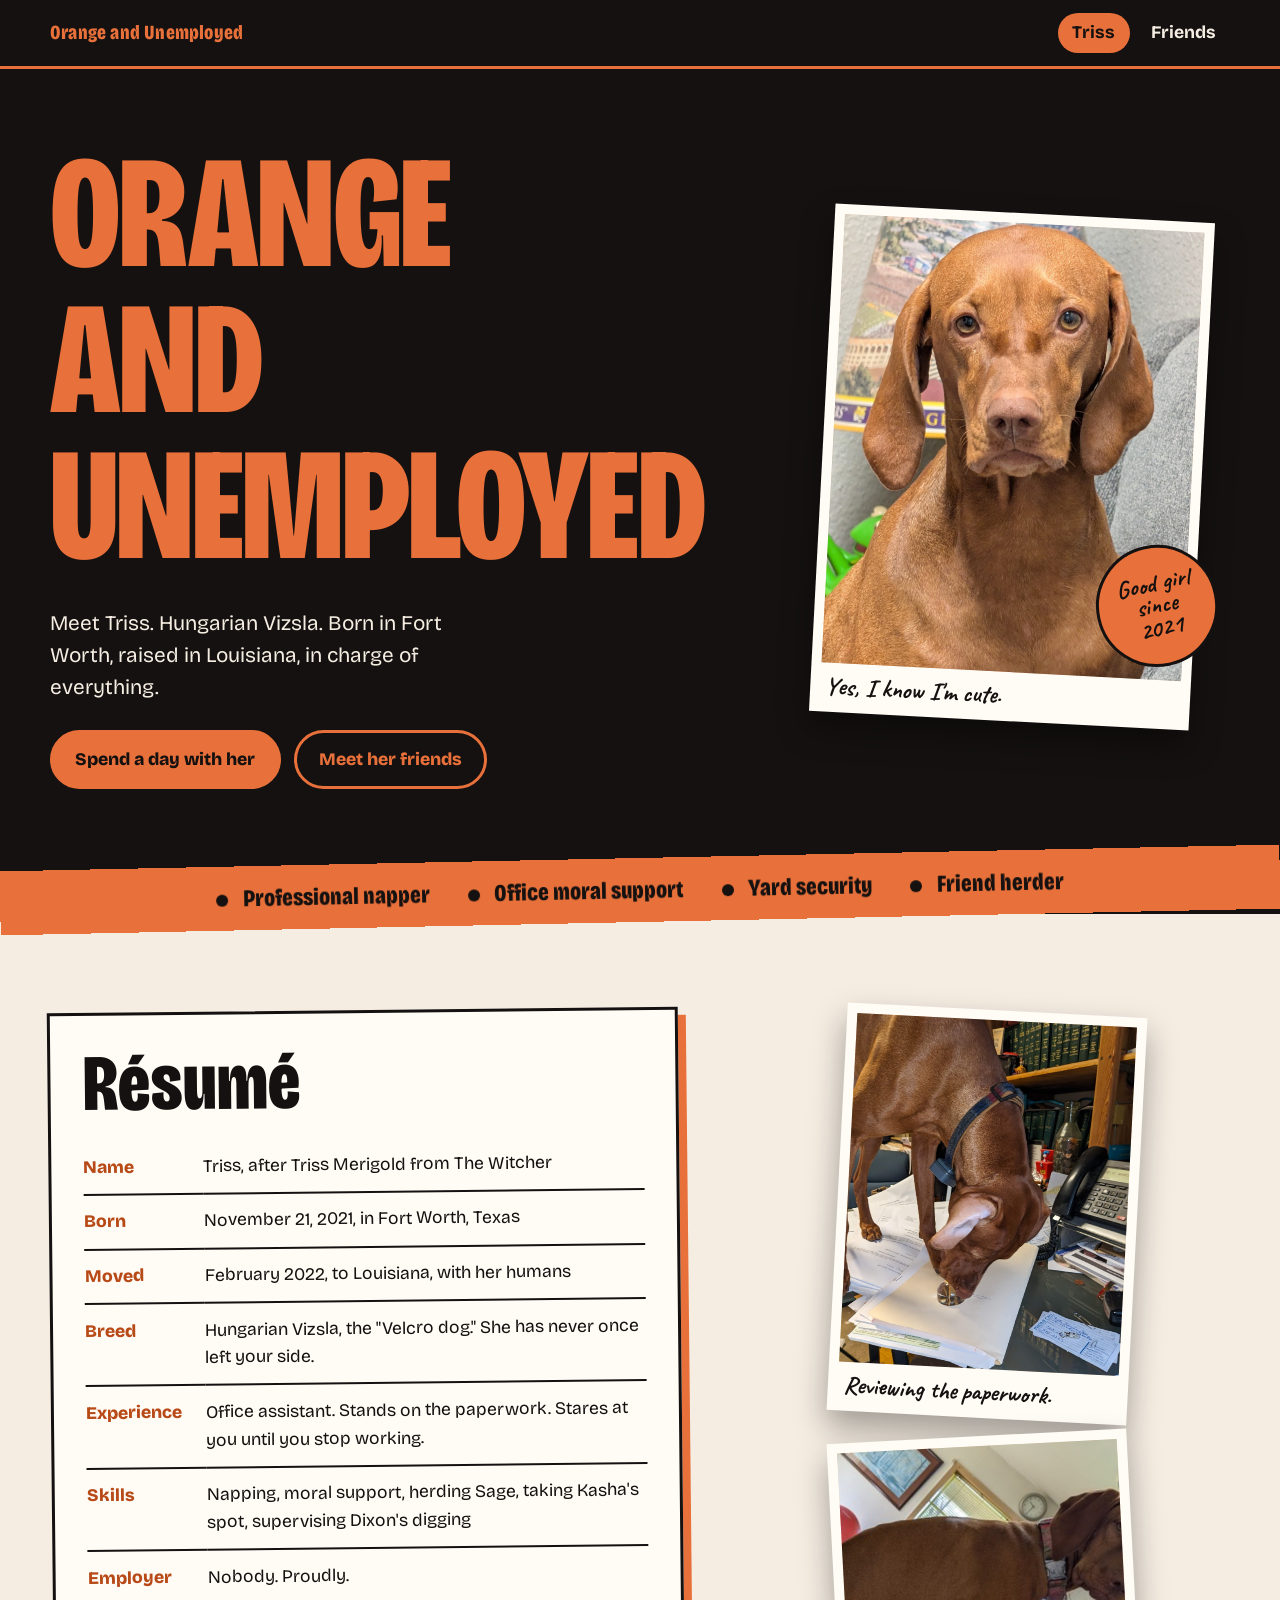
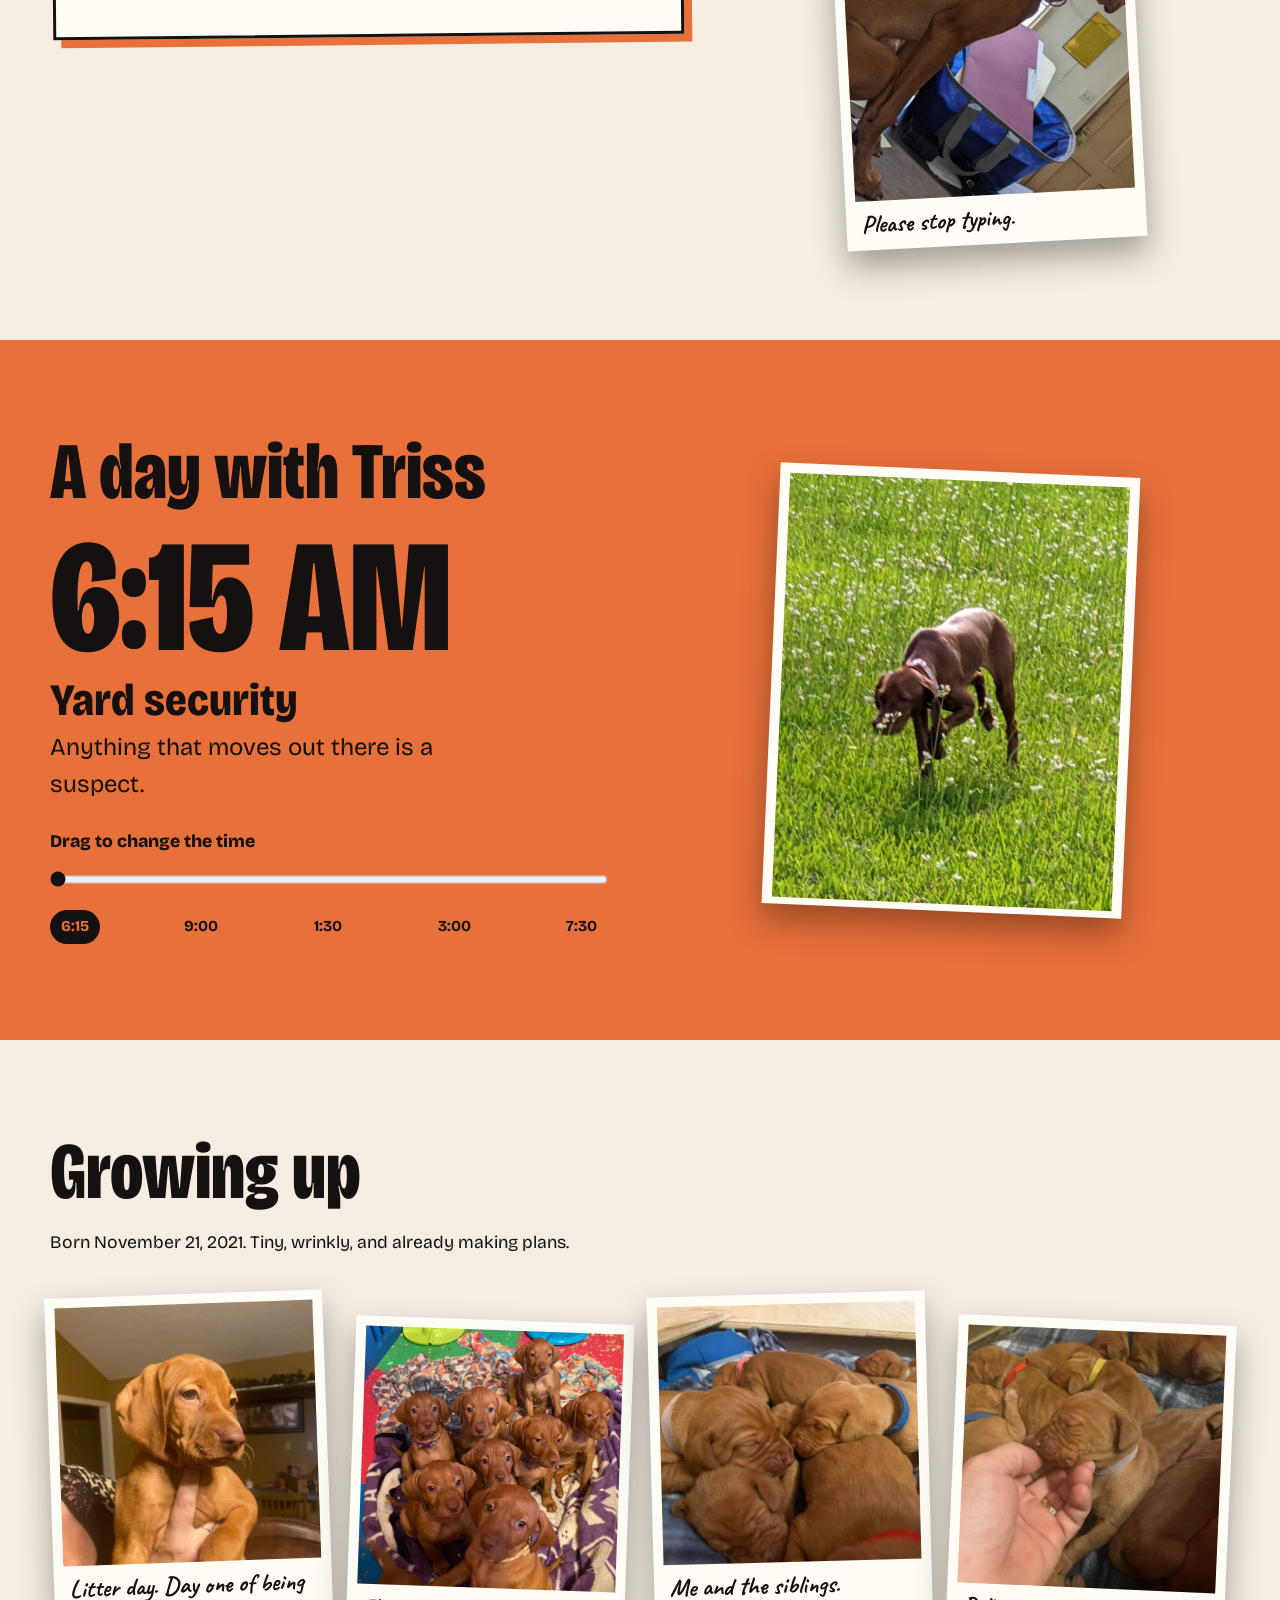
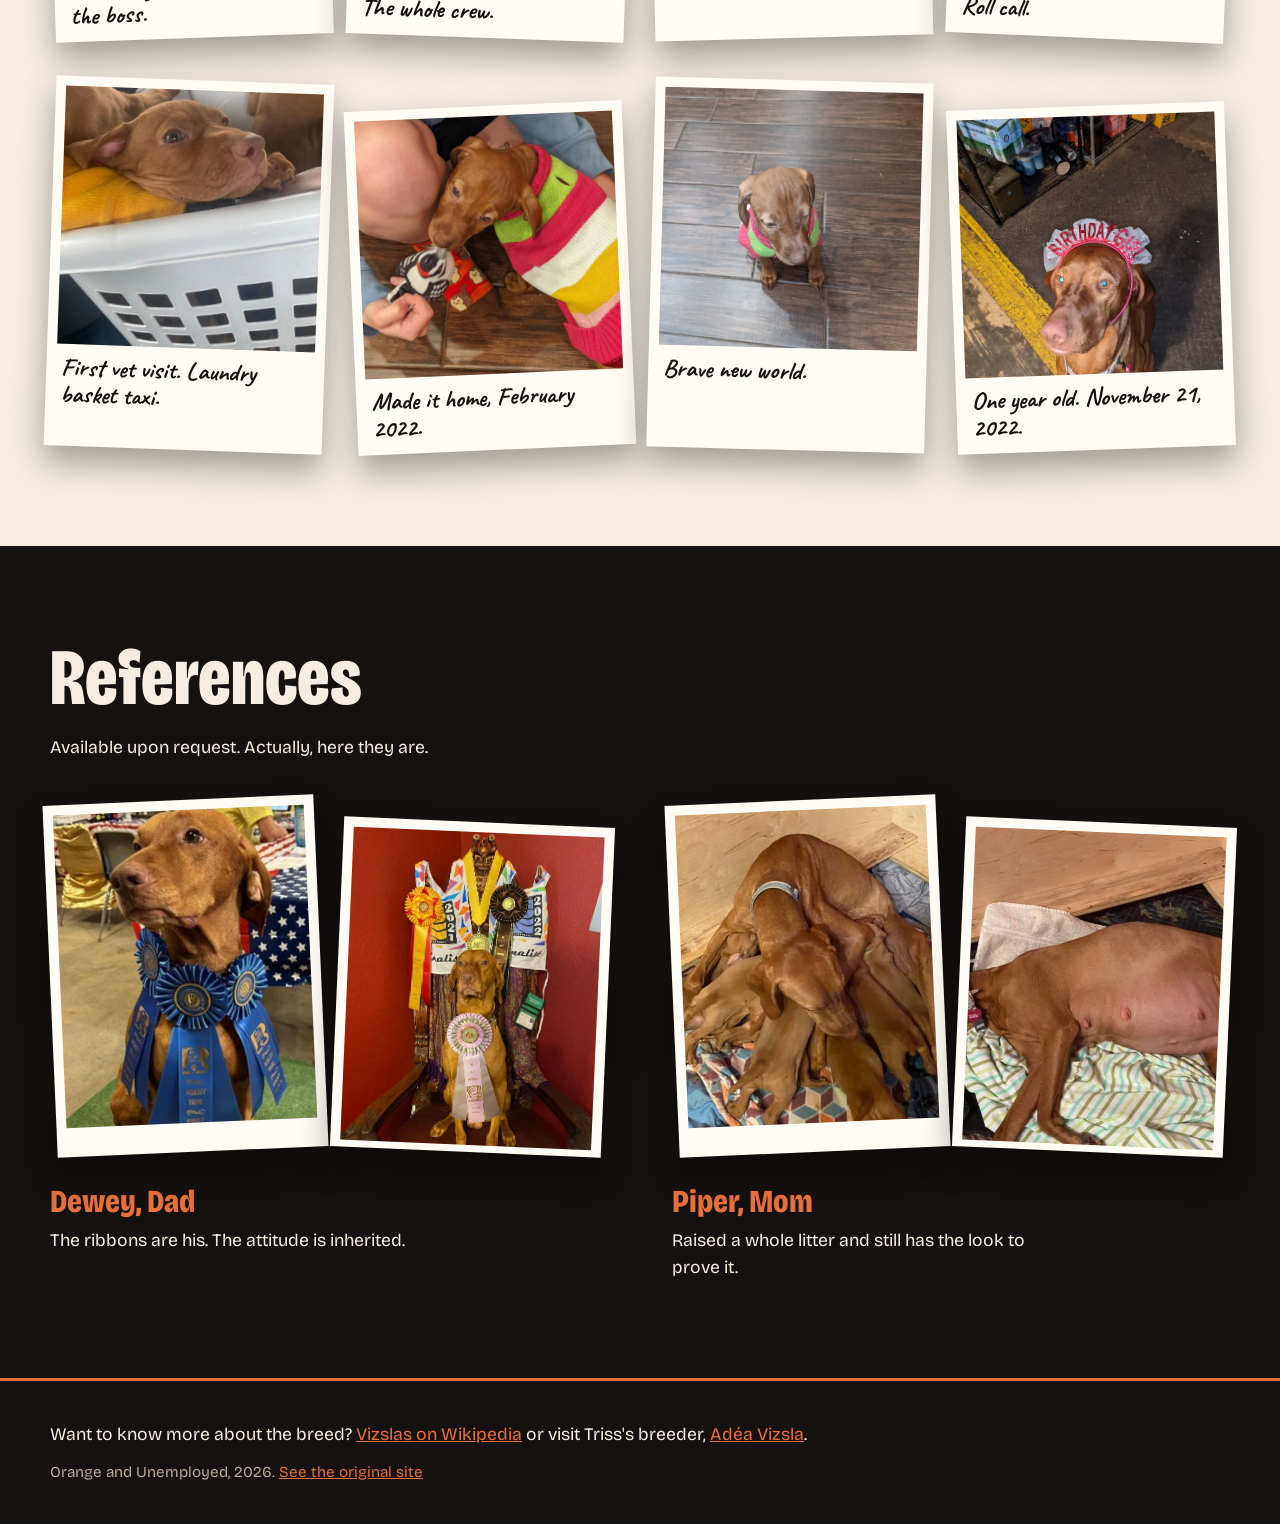
==== commit 71a67ffd: "Add Dixon to the friends page: profile card, headline, standoff toy Co-Authored-By: Claude Sonnet 5." ====
--- a/index.html
+++ b/index.html
@@ -72,7 +72,7 @@
             <dt>Experience</dt>
             <dd>Office assistant. Stands on the paperwork. Stares at you until you stop working.</dd>
             <dt>Skills</dt>
-            <dd>Napping, moral support, herding Sage, taking Kasha's spot</dd>
+            <dd>Napping, moral support, herding Sage, taking Kasha's spot, supervising Dixon's digging</dd>
             <dt>Employer</dt>
             <dd>Nobody. Proudly.</dd>
           </dl>
--- a/styles.css
+++ b/styles.css
@@ -187,12 +187,13 @@
 .foot small { color: var(--muted); font-size: .95rem; }
 
 /* friends page */
-.pals { display: grid; grid-template-columns: repeat(3, 1fr); gap: 2rem; margin-top: 2.4rem; align-items: start; }
+.pals { display: grid; grid-template-columns: repeat(2, 1fr); gap: 2.4rem 2rem; margin-top: 2.4rem; align-items: start; }
 .pal { background: var(--paper-2); color: var(--ink); border: 3px solid var(--ink); box-shadow: 8px 8px 0 var(--orange); padding: 1rem 1rem 1.4rem; }
 .pal:nth-child(1) { transform: rotate(-1deg); }
 .pal:nth-child(2) { transform: rotate(1deg); margin-top: 1.5rem; }
-.pal:nth-child(3) { transform: rotate(-.6deg); }
-.pal img { width: 100%; aspect-ratio: 4 / 5; object-fit: cover; }
+.pal:nth-child(3) { transform: rotate(.7deg); }
+.pal:nth-child(4) { transform: rotate(-1deg); margin-top: 1.5rem; }
+.pal img { width: 100%; aspect-ratio: 4 / 3; object-fit: cover; }
 .pal h3 { font-size: 2.4rem; font-weight: 800; line-height: 1; margin-top: .9rem; font-variation-settings: "wdth" 75; }
 .pal__job { font-weight: 700; color: var(--orange-deep); margin-bottom: .6rem; }
 .pal__says { font-size: 1.6rem; line-height: 1.1; margin-bottom: 1.1rem; }
@@ -211,15 +212,18 @@
 .fig .polaroid { padding: .3rem .3rem .1rem; }
 .fig .polaroid img { aspect-ratio: 3 / 4; }
 .fig figcaption { font-size: clamp(1rem, 3vw, 1.5rem); padding: .2rem .2rem .1rem; text-align: center; }
-.fig--kasha { left: 3%; width: 28%; --r: -3deg; }
-.fig--sage { left: 62%; width: 35%; --r: 2deg; }
-.fig--triss { left: 39%; width: 21%; --r: 0deg; z-index: 2; }
-.stage[data-s="herd"] .fig--triss { left: 52%; --r: 6deg; }
-.stage[data-s="herd"] .fig--sage { left: 74%; transform: scale(.88) rotate(7deg); transform-origin: bottom; }
-.stage[data-s="bully"] .fig--triss { left: 22%; --r: -6deg; }
+.fig--kasha { left: 2%; width: 24%; --r: -3deg; }
+.fig--dixon { left: 27%; width: 17%; --r: 3deg; }
+.fig--sage { left: 65%; width: 32%; --r: 2deg; }
+.fig--triss { left: 46%; width: 19%; --r: 0deg; z-index: 2; }
+.stage[data-s="herd"] .fig--triss { left: 54%; --r: 6deg; }
+.stage[data-s="herd"] .fig--sage { left: 76%; transform: scale(.88) rotate(7deg); transform-origin: bottom; }
+.stage[data-s="bully"] .fig--triss { left: 22%; z-index: 3; --r: -6deg; }
 .stage[data-s="bully"] .fig--kasha { left: -2%; transform: scale(.88) rotate(-7deg); transform-origin: bottom; }
-.stage[data-s="stare"] .fig--triss { left: 46%; --r: 0deg; transform: scale(1.12); transform-origin: bottom; }
-.stage[data-s="stare"] .fig--sage { left: 58%; }
+.stage[data-s="stare"] .fig--triss { left: 49%; --r: 0deg; transform: scale(1.12); transform-origin: bottom; }
+.stage[data-s="stare"] .fig--sage { left: 61%; }
+.stage[data-s="dig"] .fig--dixon { left: 36%; transform: translateY(18%) rotate(-10deg) scale(1.1); transform-origin: bottom; }
+.stage[data-s="dig"] .fig--triss { left: 52%; --r: 4deg; }
 .stage .polaroid { transform: rotate(var(--r, 0deg)); transition: transform .7s cubic-bezier(.3,1.3,.5,1); }
 .stage__line { min-height: 3.4em; font-size: 1.5rem; margin-top: 1.1rem; }
 .stage__btns { display: flex; flex-wrap: wrap; gap: .7rem; align-items: center; margin-top: 1rem; }
@@ -232,7 +236,8 @@
   .roll > * { margin-top: 0 !important; }
   .roll > :nth-child(even) { margin-top: 1.4rem !important; }
   .pals { grid-template-columns: 1fr; max-width: 420px; margin-inline: auto; }
-  .pal:nth-child(2) { margin-top: 0; }
+  .pal:nth-child(2), .pal:nth-child(4) { margin-top: 0; }
+  .pal img { aspect-ratio: 4 / 5; }
   .form dl { grid-template-columns: 6.9rem 1fr; }
   .nav__logo { font-size: 1.05rem; }
   .stage { aspect-ratio: 1 / .75; }
